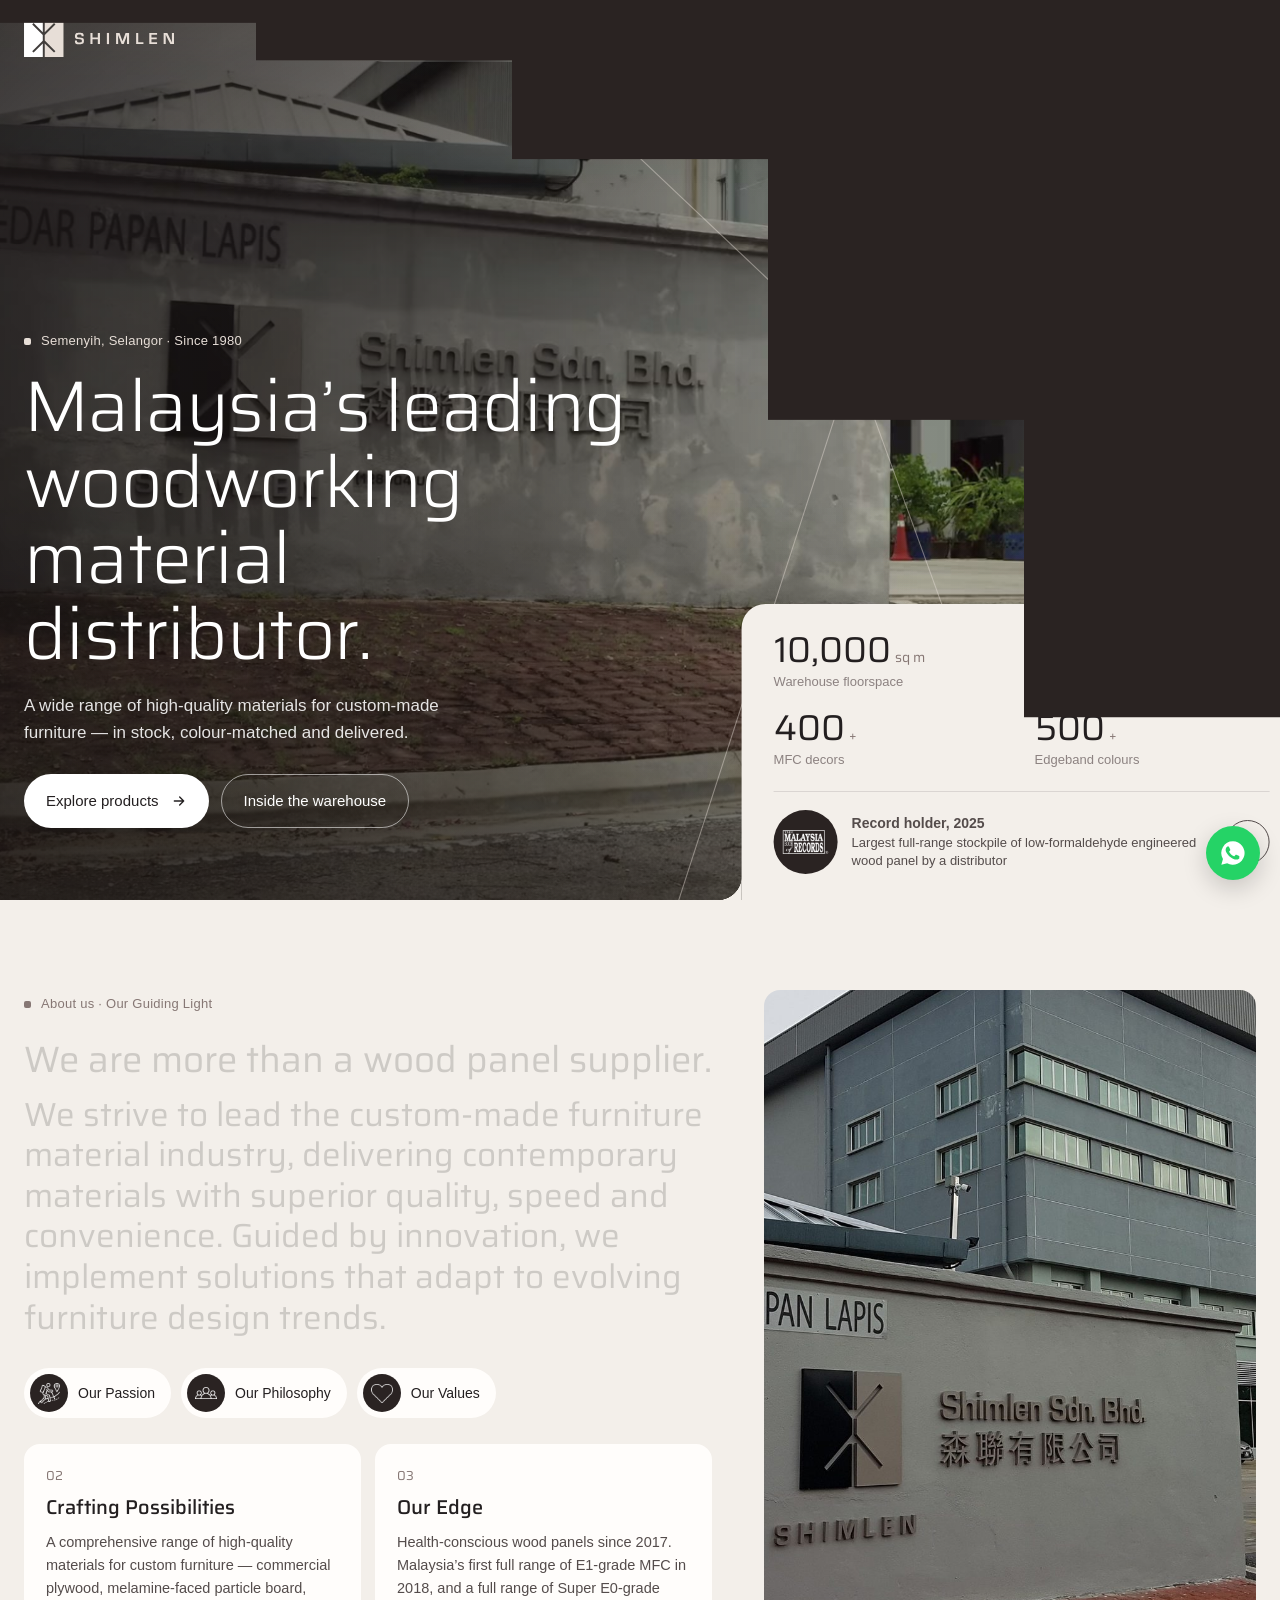
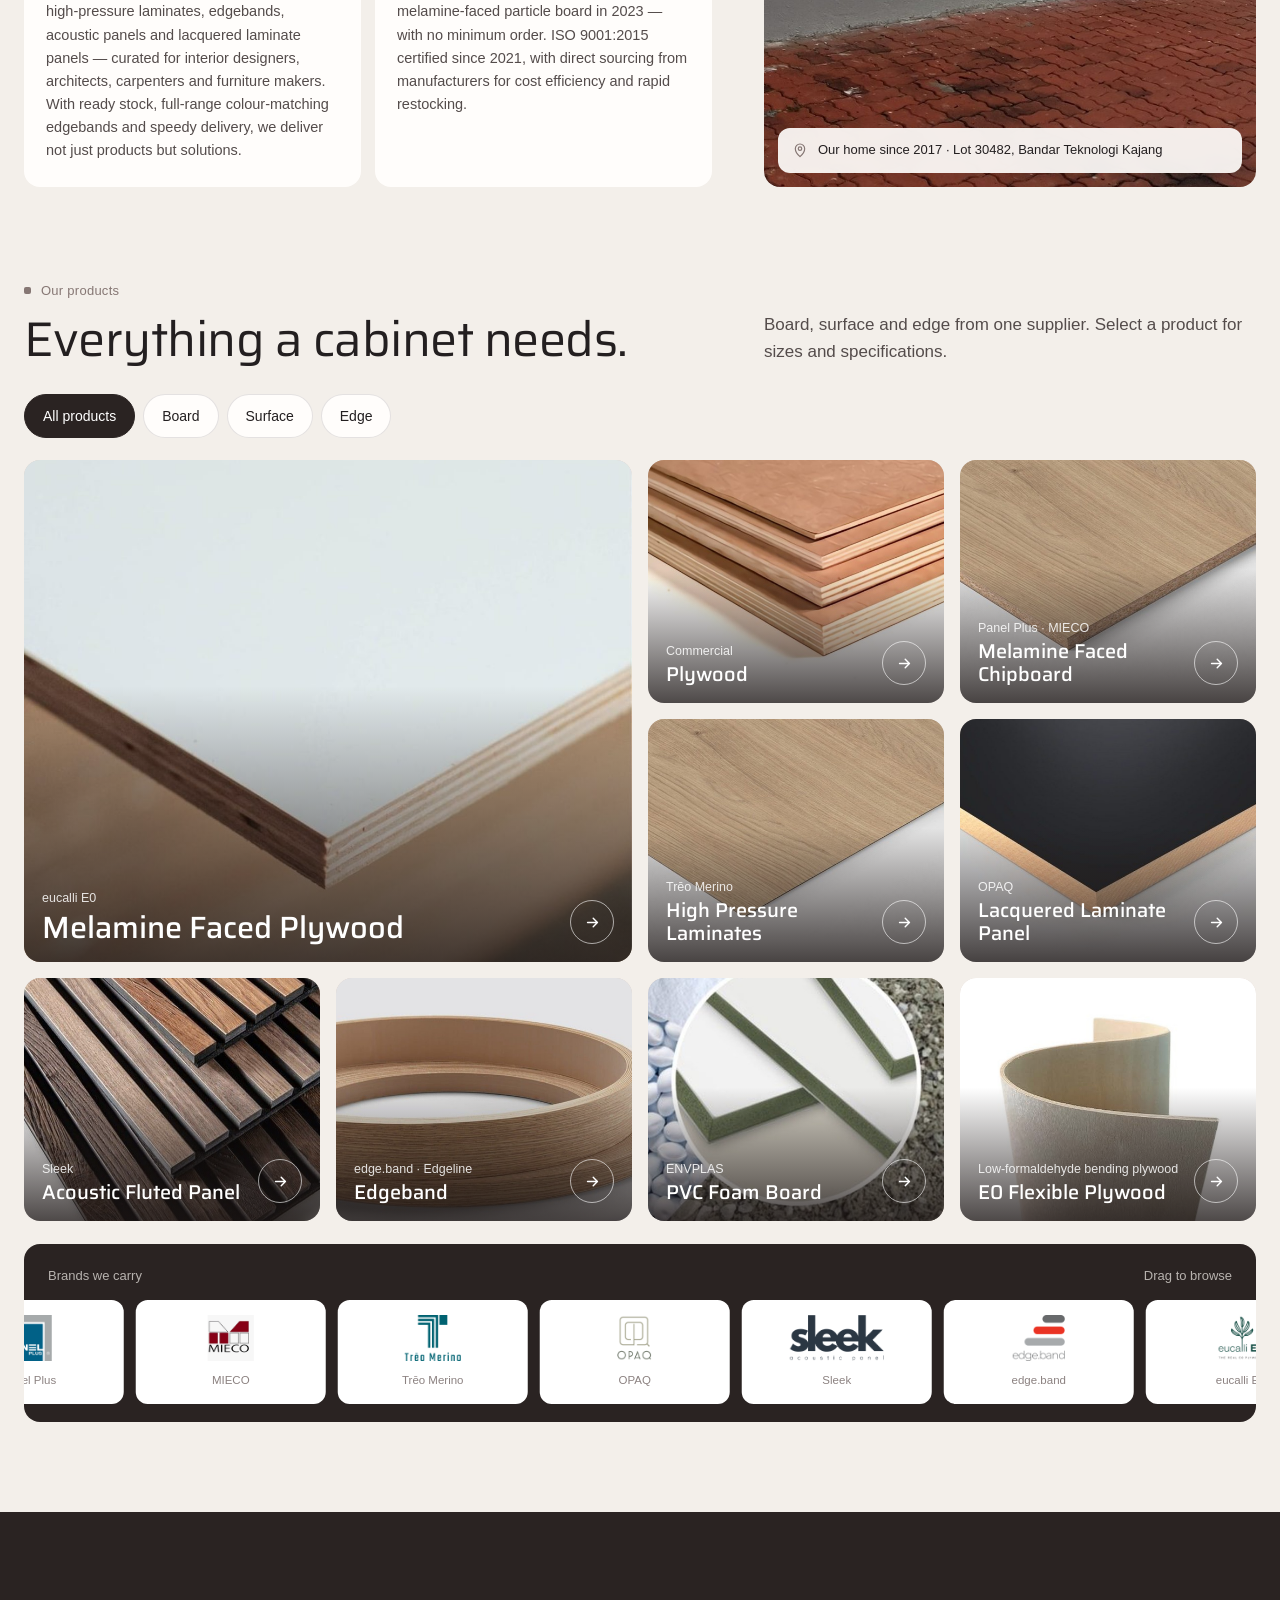
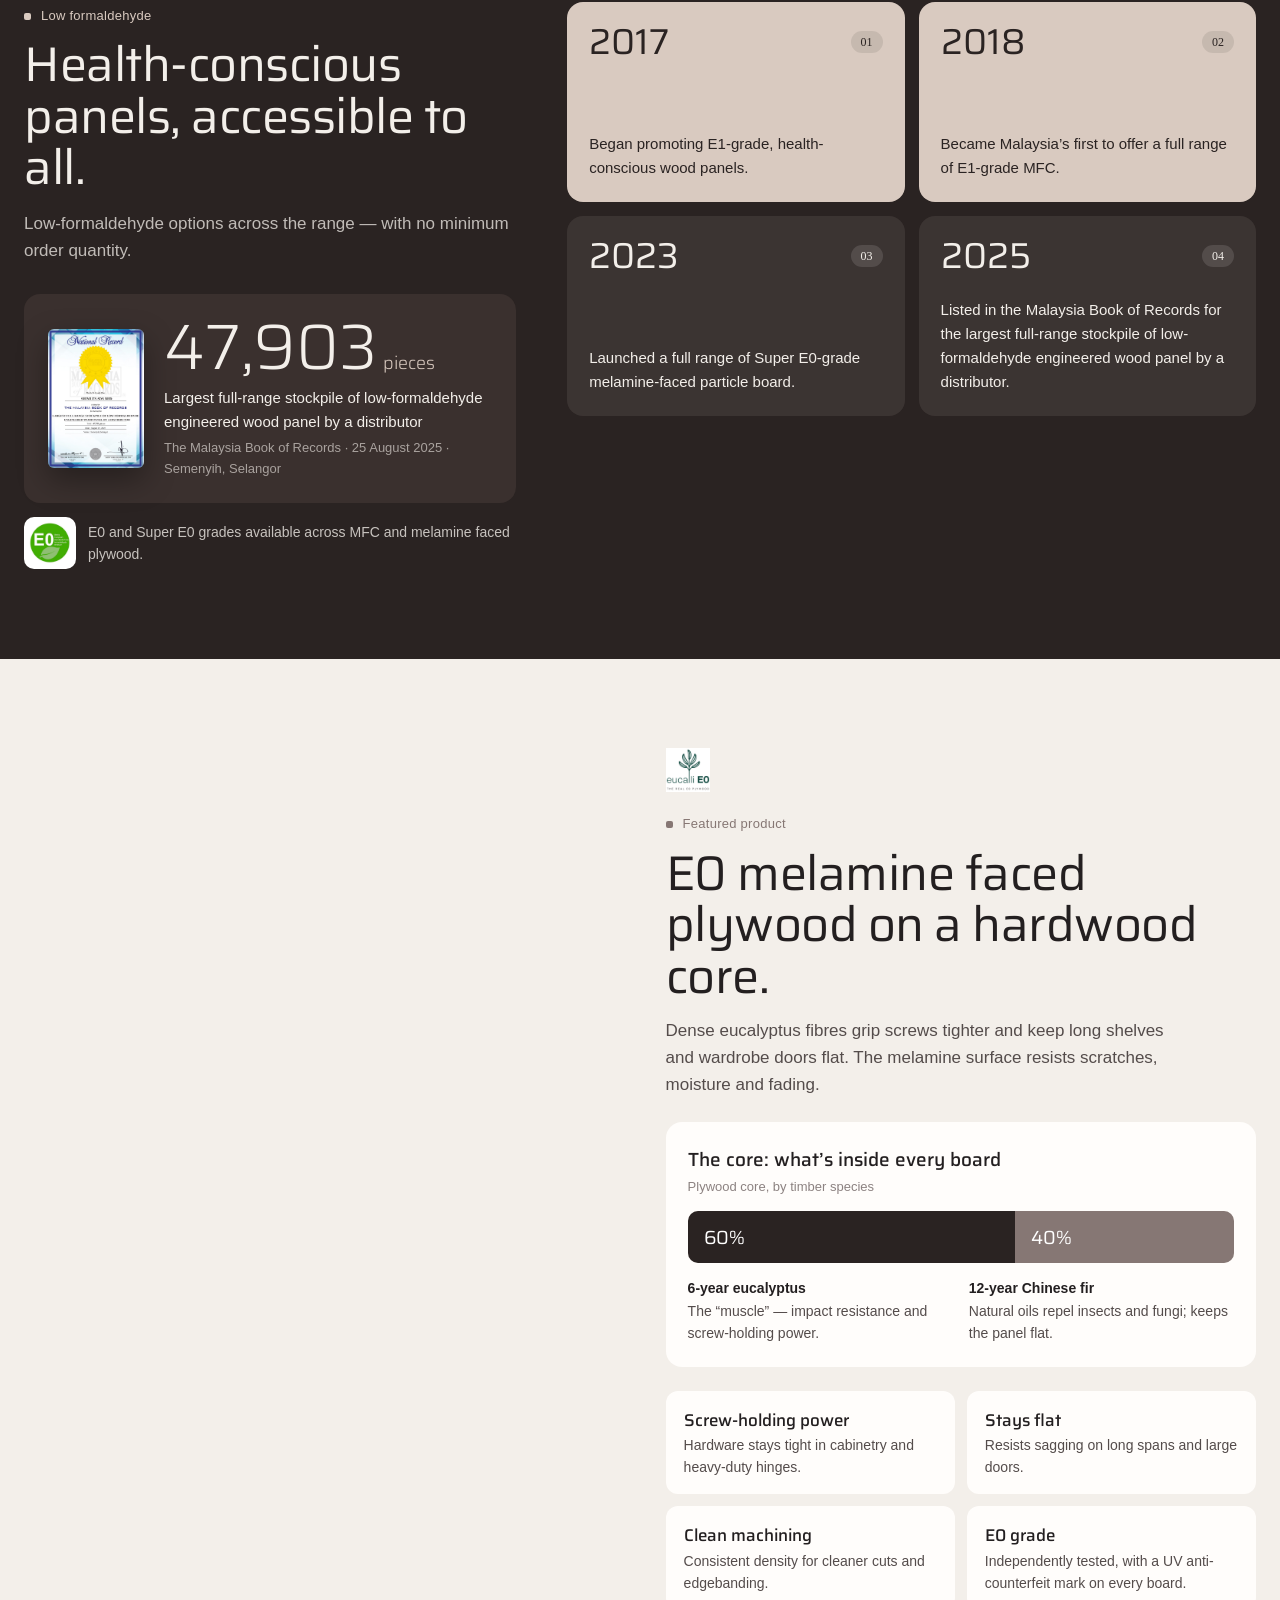
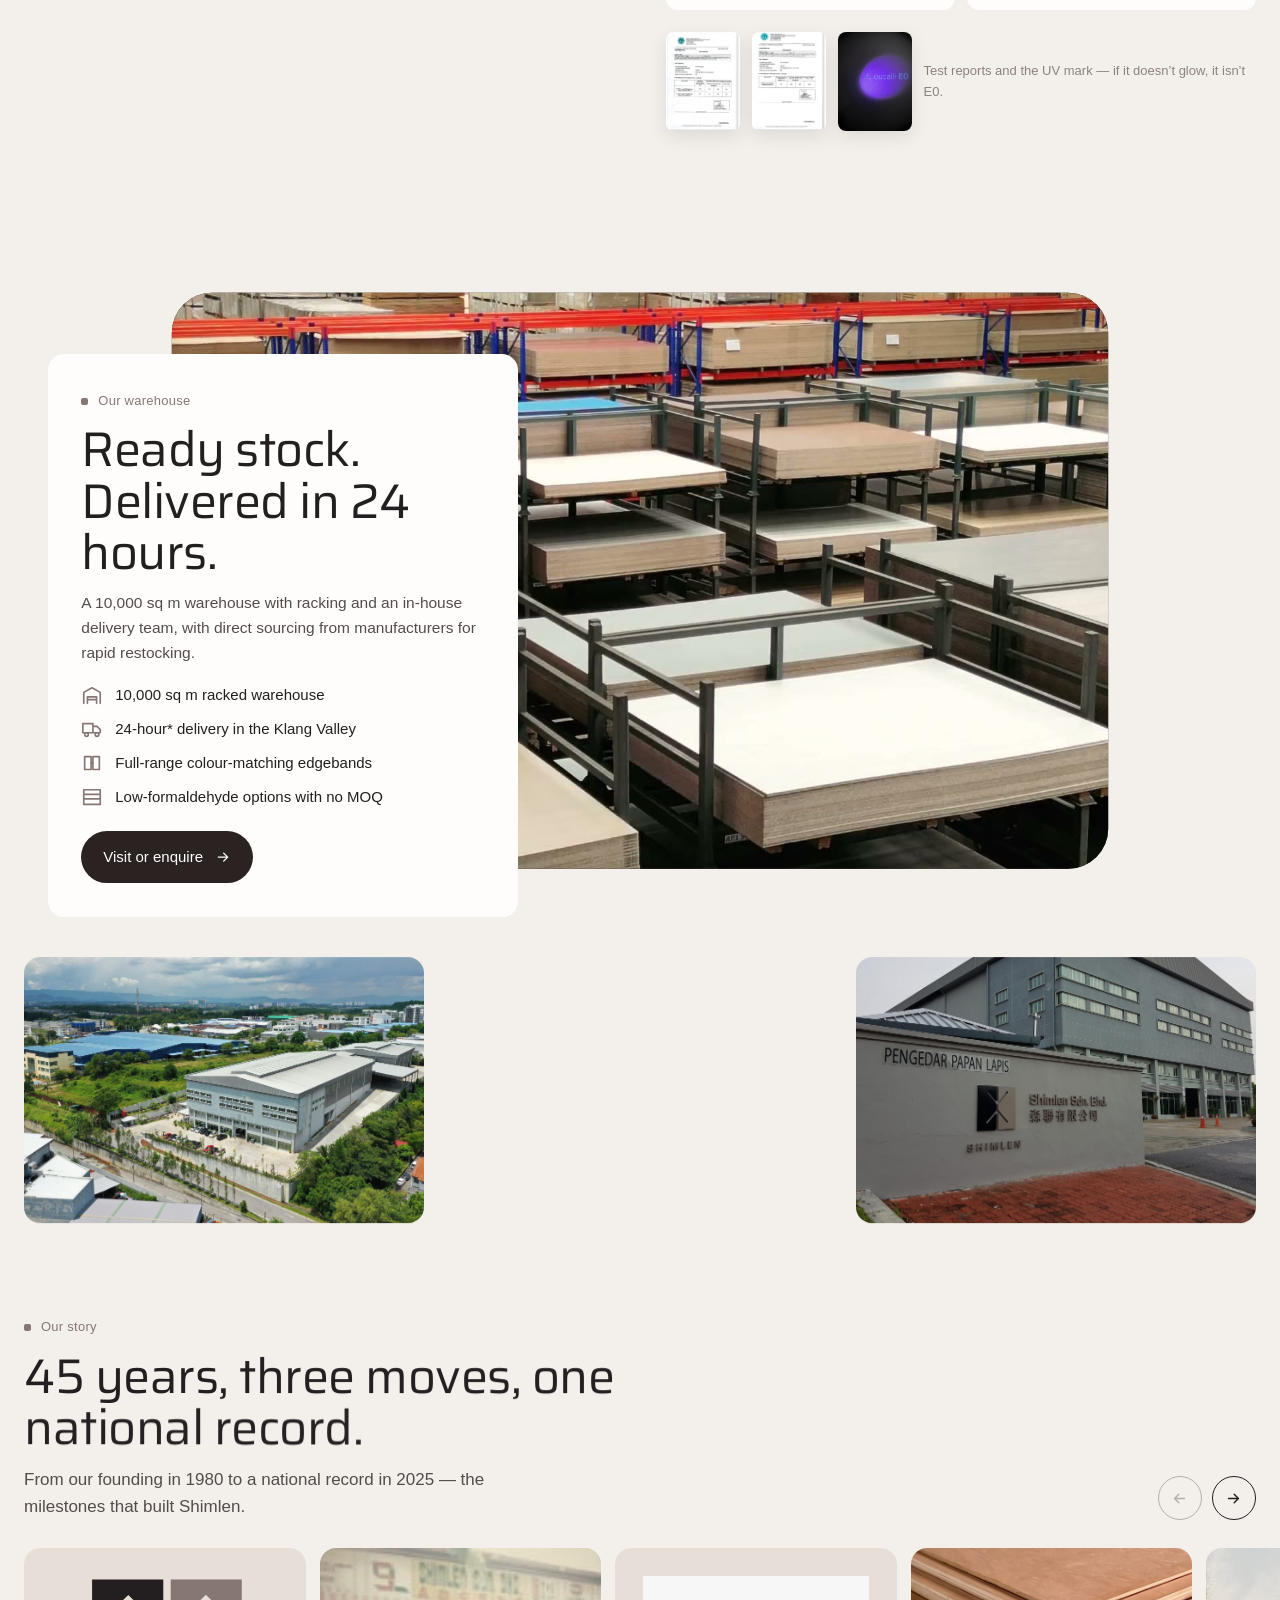
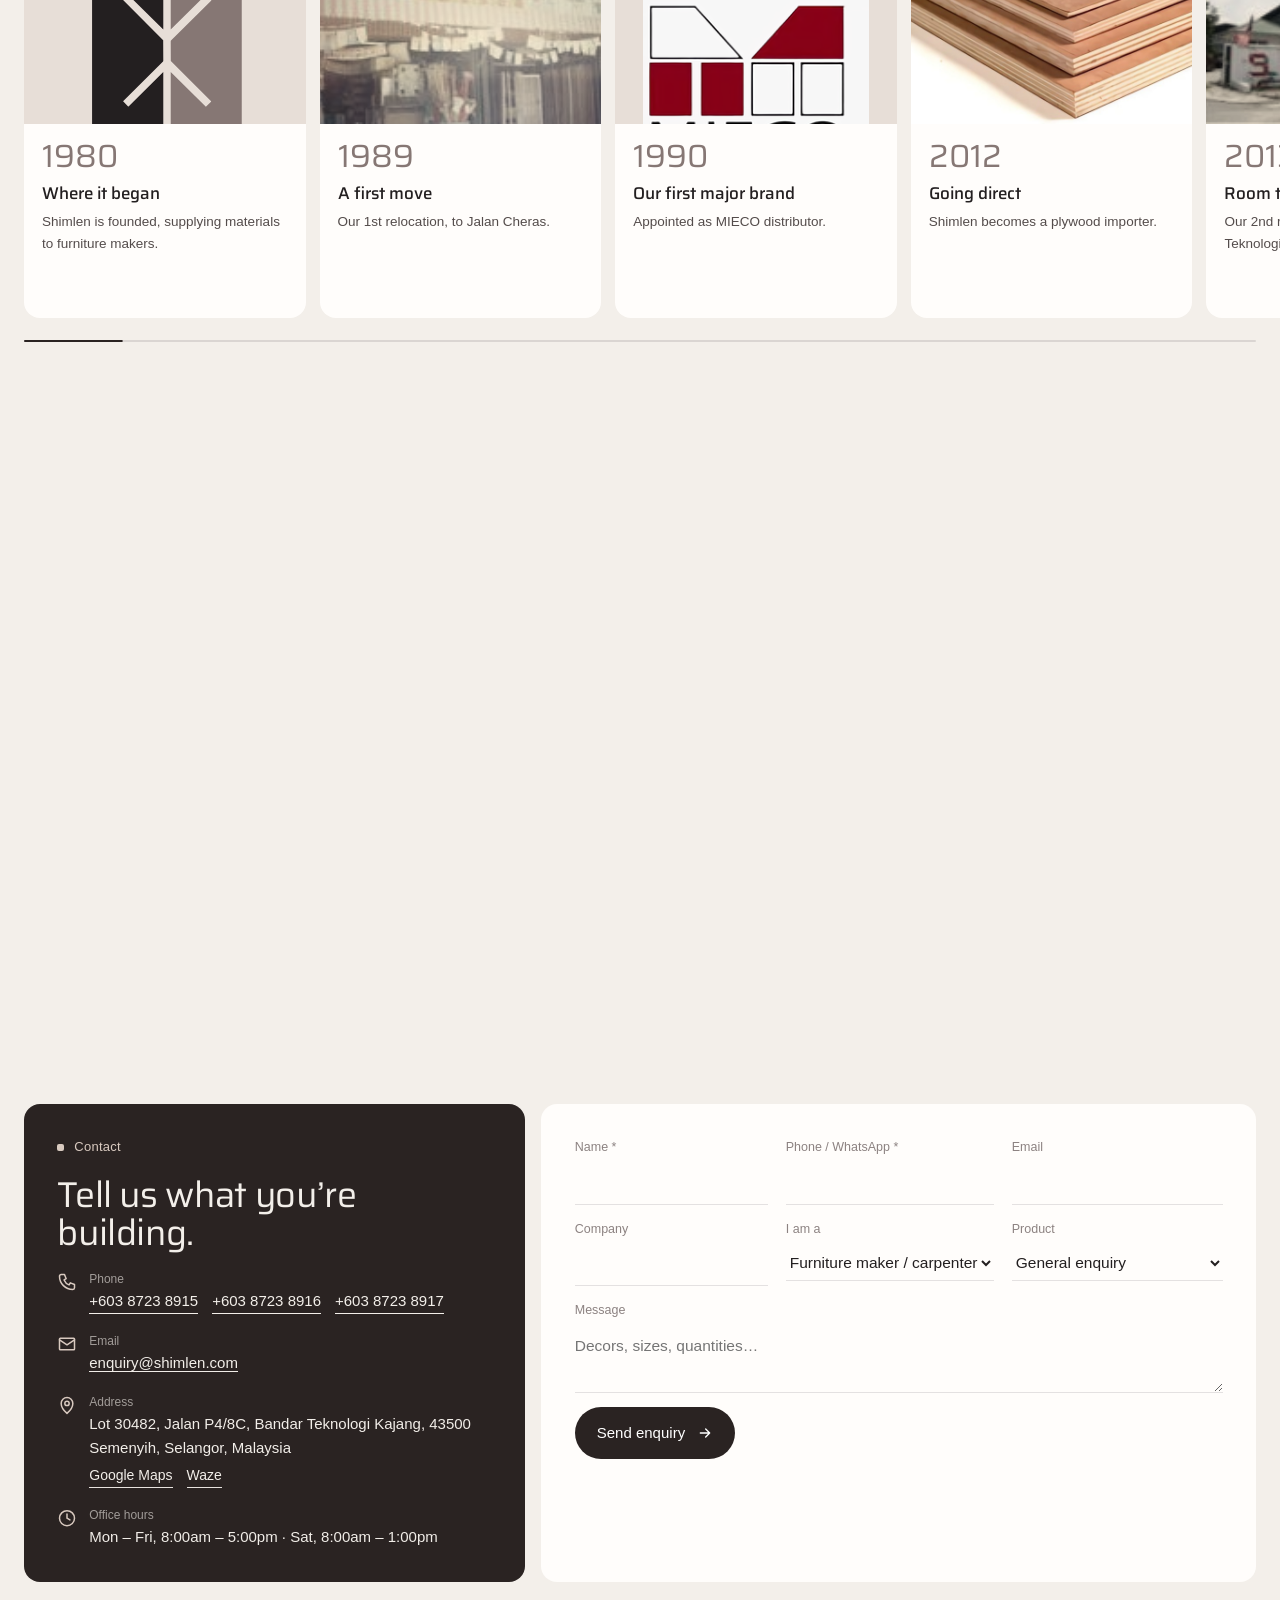
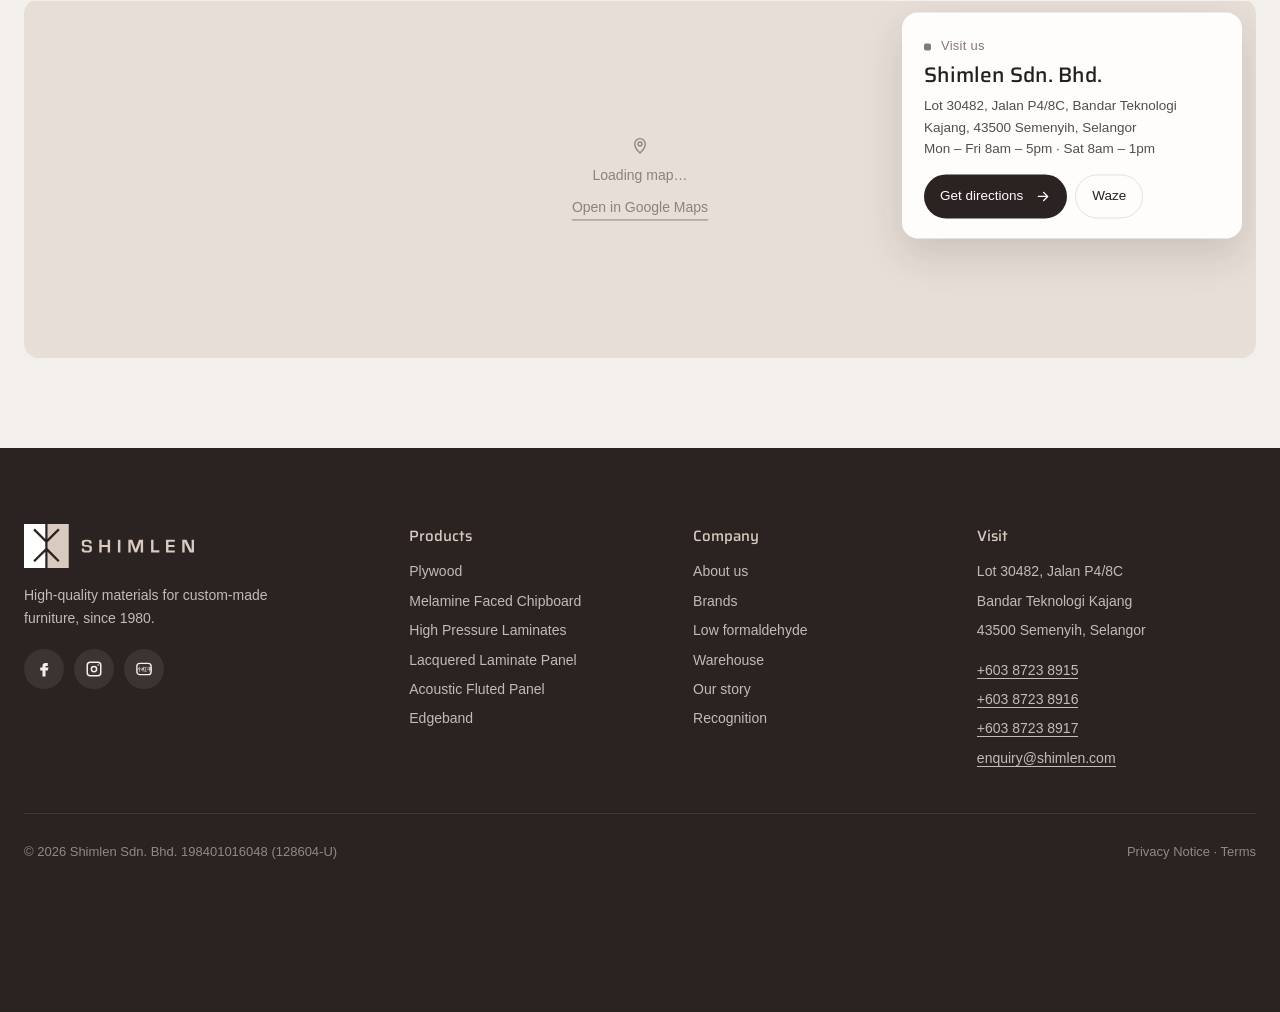
==== option-1/index.html @ bbc9b8db "Shimlen website: three design options (v4) for client review Chooser page plus Option 1 (Open), Opti" ====
<!DOCTYPE html>
<html lang="en">
<head>
<meta charset="utf-8">
<meta name="viewport" content="width=device-width, initial-scale=1, viewport-fit=cover">
<title>Shimlen · Option 1 · Open</title>
<meta name="description" content="High-quality materials for custom-made furniture: plywood, MFC, HPL, edgeband, acoustic and lacquered panels. 10,000 sq m warehouse in Semenyih, Selangor.">
<link rel="icon" href="../img/logo-mark.svg">
<link rel="stylesheet" href="../shared/base.css">
<link rel="stylesheet" href="../shared/motion.css">
<style>
/* Option 1 · Open: bright warm panels and deep walnut blocks, rounded cards, a statement that fills in as you read */
:root{--bg:#F3EFEA;--fg:#231F20;--fg2:#544C4B;--mut:#8C8281;--line:rgba(35,31,32,.12);--acc:#867774;
  --deep:#2A2322;--deep2:#3A302E;--sand:#E7DED7;--card:#D9CAC0;--white:#FFFDFB;--r:16px;--hh:76px;--pad:clamp(64px,7vw,110px);
  --drawer-bg:#FFFDFB;--drawer-line:#E7DED7}
body{font-family:"Helvetica Neue",Helvetica,Arial,sans-serif}
.t{font-family:"Saira","Helvetica Neue",Arial,sans-serif;font-weight:400;letter-spacing:-.01em;line-height:1.06}
.eyebrow{display:inline-flex;align-items:center;gap:10px;font-size:13px;letter-spacing:.02em;color:var(--acc);font-weight:500}
.eyebrow::before{content:"";width:7px;height:7px;background:currentColor;border-radius:2px}
.h2{font-size:clamp(32px,3.8vw,54px)}
.lead{font-size:17px;color:var(--fg2);max-width:54ch}
section{position:relative;padding:var(--pad) 0}

.btn{display:inline-flex;align-items:center;gap:12px;padding:14px 22px;border-radius:999px;font-size:15px;font-weight:500;transition:background .3s,color .3s}
.btn .ic{width:16px;height:16px;transition:transform .35s var(--ease)}
.btn:hover .ic{transform:translateX(4px)}
.btn-solid{background:var(--deep);color:#fff}.btn-solid:hover{background:var(--acc)}
.btn-light{background:#fff;color:var(--fg)}.btn-light:hover{background:var(--card)}
.btn-line{border:1px solid rgba(255,255,255,.55);color:#fff}.btn-line:hover{background:rgba(255,255,255,.14)}
.btn-ghost{border:1px solid var(--line)}.btn-ghost:hover{background:var(--sand)}
.circ{width:44px;height:44px;border-radius:50%;border:1px solid currentColor;display:grid;place-items:center;flex:none;transition:background .3s,color .3s,border-color .3s}
.circ .ic{width:17px;height:17px}
.tel{border-bottom:1px solid currentColor;white-space:nowrap}

/* header */
#hdr{position:fixed;top:0;left:0;right:0;height:var(--hh);z-index:60;transition:background .4s,transform .45s var(--ease),box-shadow .4s;--logo-a:#fff;--logo-b:#E7DED7;color:#fff}
#hdr.scrolled{background:rgba(243,239,234,.94);backdrop-filter:blur(12px);--logo-a:#231F20;--logo-b:#867774;color:var(--fg);box-shadow:0 1px 0 var(--line)}
#hdr.hide{transform:translateY(-100%)}
.nav{height:100%;display:flex;align-items:center;justify-content:space-between;gap:24px}
.nav .logo{width:150px}
.nav-links{display:flex;gap:6px;font-size:14px;background:rgba(255,255,255,.12);backdrop-filter:blur(10px);padding:5px;border-radius:99px}
#hdr.scrolled .nav-links{background:rgba(35,31,32,.05)}
.nav-links a{padding:8px 14px;border-radius:99px;transition:background .3s,color .3s}
.nav-links a:hover{background:rgba(255,255,255,.18)}
.nav-links a.active{background:#fff;color:var(--fg)}
#hdr.scrolled .nav-links a.active{background:var(--deep);color:#fff}
.nav-cta{display:flex;align-items:center;gap:10px}
.nav-cta .btn{padding:11px 18px;font-size:14px}
#hdr:not(.scrolled) .nav-cta .btn-solid{background:#fff;color:var(--fg)}
.burger{display:none;width:46px;height:46px;border-radius:50%;background:var(--deep);color:#fff;place-items:center}
#hdr:not(.scrolled) .burger{background:#fff;color:var(--fg)}
.burger span{display:block;width:18px;height:1.5px;background:currentColor;margin:3px auto;transition:transform .3s}
.menu{position:fixed;inset:0;background:var(--deep);color:#fff;z-index:55;padding:calc(var(--hh) + 30px) 24px 40px;display:flex;flex-direction:column;gap:6px;transform:translateY(-100%);transition:transform .6s var(--ease)}
.menu a{font-family:Saira;font-size:32px;padding:6px 0;border-bottom:1px solid rgba(255,255,255,.12)}
body.menu-open .menu{transform:none}
body.menu-open #hdr{background:var(--deep);--logo-a:#fff;--logo-b:#E7DED7;color:#fff}
body.menu-open .burger span:nth-child(1){transform:translateY(4.5px) rotate(45deg)}
body.menu-open .burger span:nth-child(2){opacity:0}
body.menu-open .burger span:nth-child(3){transform:translateY(-4.5px) rotate(-45deg)}

/* hero with an attached stats panel (bottom right) */
.hero{position:relative;height:100svh;min-height:680px;padding:0;color:#fff;overflow:hidden}
.hero .reel{position:absolute;inset:0}
.hero .shade{position:absolute;inset:0;background:linear-gradient(90deg,rgba(25,20,19,.74) 0%,rgba(25,20,19,.45) 42%,rgba(25,20,19,.06) 72%),linear-gradient(0deg,rgba(25,20,19,.5),rgba(25,20,19,0) 45%),linear-gradient(180deg,rgba(25,20,19,.35),rgba(25,20,19,0) 22%)}
.hero .lines{position:absolute;inset:0;width:100%;height:100%;pointer-events:none}
.hero .lines path{fill:none;stroke:#E7DED7;stroke-width:1.2;opacity:.7;stroke-dasharray:2400;stroke-dashoffset:2400;animation:draw 3.2s var(--ease) .6s forwards}
.hero .lines path+path{animation-delay:1s}
@keyframes draw{to{stroke-dashoffset:0}}
.h-in{position:relative;height:100%;display:flex;flex-direction:column;justify-content:flex-end;padding-bottom:clamp(48px,8vh,90px)}
.hero .eyebrow{color:#E7DED7}
.hero h1{font-size:clamp(42px,5.6vw,86px);font-weight:300;max-width:13ch;margin:16px 0 20px}
.hero .lead{color:rgba(255,255,255,.88);max-width:46ch}
.ctas{display:flex;flex-wrap:wrap;gap:12px;margin-top:28px}
.h-panel{position:absolute;right:0;bottom:0;width:min(560px,44vw);background:var(--bg);color:var(--fg);border-top-left-radius:24px;padding:28px 32px 26px;z-index:3}
.h-panel::before{content:"";position:absolute;right:0;top:-24px;width:24px;height:24px;background:radial-gradient(circle at 0 0,transparent 24px,var(--bg) 24.5px)}
.h-panel::after{content:"";position:absolute;left:-24px;bottom:0;width:24px;height:24px;background:radial-gradient(circle at 0 0,transparent 24px,var(--bg) 24.5px)}
.h-stats{display:grid;grid-template-columns:1fr 1fr;gap:18px 26px}
.h-stats .n{font-family:Saira;font-size:clamp(30px,2.8vw,42px);line-height:1}
.h-stats small{font-size:14px;margin-left:4px;color:var(--acc)}
.h-stats .l{font-size:13px;color:var(--mut);margin-top:4px}
.h-rec{display:flex;gap:14px;align-items:center;margin-top:20px;padding-top:18px;border-top:1px solid var(--line);text-align:left;width:100%}
.h-rec .mbr{width:64px;height:64px;border-radius:50%;background:var(--deep);display:grid;place-items:center;flex:none}
.h-rec .mbr img{width:46px}
.h-rec b{display:block;font-size:14px}
.h-rec span{font-size:13px;color:var(--fg2);line-height:1.4}
.h-rec .circ{margin-left:auto}
.h-rec:hover .circ{background:var(--deep);color:#fff;border-color:var(--deep)}

/* about */
.ab{display:grid;grid-template-columns:7fr 5fr;gap:clamp(28px,4vw,60px);align-items:stretch}
.fill-text{font-family:Saira;font-size:clamp(24px,2.6vw,38px);line-height:1.22;margin:22px 0 30px}
.fill-text .fw{color:rgba(35,31,32,.18);transition:color .25s}
.fill-text .fw.on{color:var(--fg)}
.fill-text .lead-in{display:block;margin-bottom:.35em;font-size:1.1em}
.pillars{display:flex;gap:10px;flex-wrap:wrap;margin-bottom:26px}
.pillar{display:flex;align-items:center;gap:10px;font-size:14px;font-weight:500;background:var(--white);border-radius:99px;padding:6px 16px 6px 6px}
.pillar i{width:38px;height:38px;border-radius:50%;background:var(--deep);display:grid;place-items:center}
.pillar img{width:22px;height:22px;object-fit:contain}
.acards{display:grid;grid-template-columns:1fr 1fr;gap:14px}
.acard{background:var(--white);border-radius:var(--r);padding:22px 22px 24px}
.acard .k{font-family:Saira;font-size:13px;color:var(--acc)}
.acard h3{font-family:Saira;font-weight:500;font-size:20px;margin:4px 0 8px}
.acard p{font-size:14.5px;color:var(--fg2)}
.ab-img{position:relative;border-radius:var(--r);overflow:hidden;min-height:520px}
.ab-img img{position:absolute;inset:0;width:100%;height:100%;object-fit:cover}
.ab-img .chip{position:absolute;left:14px;bottom:14px;right:14px;display:flex;gap:10px;align-items:center;background:rgba(255,253,251,.92);backdrop-filter:blur(8px);border-radius:12px;padding:12px 14px;font-size:13px;z-index:2}
.ab-img .chip .ic{width:16px;height:16px;color:var(--acc)}

/* products: one featured tile + a full grid */
.sec-head{display:grid;grid-template-columns:7fr 5fr;gap:clamp(28px,4vw,60px);align-items:end;margin-bottom:28px}
.ptabs{display:flex;gap:8px;flex-wrap:wrap;margin-bottom:22px}
.ptabs button{padding:10px 18px;border-radius:999px;border:1px solid var(--line);font-size:14px;transition:.3s;background:var(--white)}
.ptabs button.on{background:var(--deep);color:#fff;border-color:var(--deep)}
.pgrid{display:grid;grid-template-columns:repeat(4,1fr);grid-auto-rows:clamp(220px,19vw,290px);gap:16px;grid-auto-flow:dense}
.prod{position:relative;border-radius:var(--r);overflow:hidden;text-align:left;color:#fff;background:var(--card);transition:opacity .4s}
.prod.feat{grid-column:span 2;grid-row:span 2}
.prod img{position:absolute;inset:0;width:100%;height:100%;object-fit:cover;transition:transform 1.1s var(--ease)}
.prod:hover img{transform:scale(1.05)}
.prod::after{content:"";position:absolute;inset:0;background:linear-gradient(0deg,rgba(28,22,21,.78),rgba(28,22,21,0) 55%)}
.prod .tx{position:absolute;left:0;right:0;bottom:0;z-index:2;display:flex;justify-content:space-between;align-items:flex-end;gap:12px;padding:18px}
.prod .b{font-size:12.5px;opacity:.85}
.prod h3{font-family:Saira;font-weight:500;font-size:20px;line-height:1.12;margin-top:2px}
.prod.feat h3{font-size:clamp(26px,2.4vw,36px)}
.prod .circ{color:#fff;border-color:rgba(255,255,255,.6)}
.prod:hover .circ{background:#fff;color:var(--fg);border-color:#fff}
.prod.hid{display:none}
.brands{margin-top:22px;background:var(--deep);border-radius:var(--r);padding:22px 0 18px;color:#F3EFEA}
.brands .bh{display:flex;justify-content:space-between;padding:0 24px 14px;font-size:13px;opacity:.7}
.mq-item{width:190px;height:104px;margin-right:12px;background:#fff;border-radius:12px;padding:12px}
.mq-item img{height:46px;width:auto;max-width:140px;object-fit:contain}
.mq-item img.sm{height:34px}
.mq-item span{font-size:11.5px;color:var(--mut)}

/* low formaldehyde */
.dark{background:var(--deep);color:#F3EFEA}
.dark .eyebrow{color:var(--card)}
.dark .lead{color:rgba(243,239,234,.75)}
.lf{display:grid;grid-template-columns:5fr 7fr;gap:clamp(28px,4vw,60px)}
.rec{margin-top:30px;background:var(--deep2);border-radius:var(--r);padding:24px;display:grid;grid-template-columns:auto 1fr;gap:20px;align-items:center}
.rec .cert{width:96px;border-radius:6px;cursor:zoom-in;box-shadow:0 12px 30px rgba(0,0,0,.35)}
.rec .big{font-family:Saira;font-size:clamp(46px,5vw,72px);line-height:.9;font-weight:300}
.rec .big small{font-size:.28em;margin-left:6px;color:var(--card)}
.rec h4{font-weight:500;font-size:15px;margin:10px 0 4px}
.rec p{font-size:13px;color:rgba(243,239,234,.6)}
.e0{display:flex;gap:12px;align-items:center;font-size:14px;color:rgba(243,239,234,.78);margin-top:14px}
.e0 img{width:52px;background:#fff;border-radius:10px;padding:5px}
.steps{display:grid;grid-template-columns:1fr 1fr;gap:14px;align-content:start}
.step{background:rgba(217,202,192,.1);border-radius:var(--r);padding:22px;min-height:200px;display:flex;flex-direction:column;justify-content:space-between;gap:16px;cursor:pointer;transition:background .5s,color .5s}
.step.on{background:var(--card);color:var(--deep)}
.step .y{font-family:Saira;font-size:36px;line-height:1;display:flex;justify-content:space-between;align-items:center}
.step .y i{font-style:normal;font-size:12px;font-family:"Helvetica Neue";padding:5px 10px;border-radius:99px;background:rgba(255,255,255,.12)}
.step.on .y i{background:rgba(42,35,34,.1)}
.step p{font-size:15px}

/* eucalli: the photo fits the screen */
.euc{display:grid;grid-template-columns:1fr 1fr;gap:clamp(28px,4vw,60px);align-items:start}
.euc-media{position:sticky;top:calc(var(--hh) + 20px);height:calc(100svh - var(--hh) - 40px);max-height:780px;border-radius:var(--r);overflow:hidden}
.euc-media img{width:100%;height:100%;object-fit:cover}
.euc-media .tag{position:absolute;left:14px;bottom:14px;background:rgba(255,253,251,.92);padding:8px 14px;border-radius:99px;font-size:13px;z-index:2}
.euc-media .lay{position:absolute;right:14px;top:14px;width:38%;background:rgba(255,253,251,.94);border-radius:12px;padding:10px;z-index:2;cursor:zoom-in}
.euc-logo{height:44px;width:auto;margin-bottom:18px}
.corebox{background:var(--white);border-radius:var(--r);padding:22px;margin:24px 0}
.corebox h4{font-family:Saira;font-weight:500;font-size:19px}
.corebox .sub{font-size:13px;color:var(--mut);margin:2px 0 14px}
.bar{display:flex;height:52px;border-radius:10px;overflow:hidden;font-family:Saira;font-size:19px;color:#fff;background:var(--sand)}
.bar>div{display:flex;align-items:center;padding-left:16px;width:0;transition:width 1s var(--ease)}
.bar>div:first-child{background:var(--deep)}.bar>div:last-child{background:var(--acc)}
.bar.in>div:first-child{width:60%}.bar.in>div:last-child{width:40%}
.legend{display:grid;grid-template-columns:1fr 1fr;gap:16px;margin-top:14px;font-size:14px;color:var(--fg2)}
.legend b{display:block;color:var(--fg)}
.feats{display:grid;grid-template-columns:1fr 1fr;gap:12px}
.feats>div{background:var(--white);border-radius:12px;padding:16px 18px}
.feats b{font-family:Saira;font-weight:500;font-size:17px}
.feats p{font-size:14px;color:var(--fg2)}
.proof{display:flex;gap:12px;margin-top:22px;align-items:center;flex-wrap:wrap}
.proof button{width:74px;aspect-ratio:3/4;border-radius:8px;overflow:hidden;background:#fff;box-shadow:0 6px 18px rgba(42,35,34,.1);transition:transform .3s}
.proof button:hover{transform:translateY(-3px)}
.proof img{width:100%;height:100%;object-fit:cover}
.proof small{flex:1;min-width:160px;font-size:13px;color:var(--mut)}

/* warehouse */
.wh-box{position:relative;border-radius:var(--r);overflow:hidden;min-height:min(80vh,760px);display:flex;align-items:flex-end;padding:clamp(14px,2vw,24px)}
.wh-box .film{position:absolute;inset:0}
.wh-card{position:relative;z-index:2;background:var(--white);border-radius:var(--r);padding:clamp(22px,2.6vw,34px);width:min(470px,100%)}
.wh-card .h2{margin:12px 0}
.wh-card p{color:var(--fg2);font-size:15.5px}
.wh-card ul{list-style:none;display:grid;gap:10px;margin:18px 0 22px}
.wh-card li{display:flex;gap:12px;align-items:center;font-size:15px}
.wh-card li .ic{color:var(--acc);width:22px;height:22px}
.gal{display:grid;grid-template-columns:repeat(3,1fr);gap:16px;margin-top:16px}
.gal button{border-radius:var(--r);aspect-ratio:3/2;overflow:hidden;cursor:zoom-in}
.gal img{width:100%;height:100%;object-fit:cover;transition:transform 1s var(--ease)}
.gal button:hover img{transform:scale(1.04)}

/* story */
.story-head{display:grid;grid-template-columns:7fr 5fr;gap:clamp(28px,4vw,60px);align-items:end;margin-bottom:28px}
.story-head .ctl{display:flex;gap:10px;justify-content:flex-end}
.ctl button:disabled{opacity:.3;cursor:default}
.ctl button:not(:disabled):hover{background:var(--deep);color:#fff;border-color:var(--deep)}
.yrail{gap:14px;padding:0 calc((100vw - var(--wrap))/2);scroll-padding:0 calc((100vw - var(--wrap))/2)}
.yr{width:clamp(250px,22vw,300px);background:var(--white);border-radius:var(--r);overflow:hidden;display:flex;flex-direction:column}
.yr .md{aspect-ratio:16/10;background:var(--sand);display:grid;place-items:center;overflow:hidden}
.yr .md img{width:100%;height:100%;object-fit:cover}
.yr .md.logo img,.yr .md.doc img{object-fit:contain;padding:10%}
.yr .md.archive img{filter:sepia(.35) saturate(.8)}
.yr .tx{padding:16px 18px 20px}
.yr .y{font-family:Saira;font-size:32px;line-height:1;color:var(--acc)}
.yr h3{font-family:Saira;font-weight:500;font-size:17px;margin:8px 0 4px}
.yr p{font-size:13.5px;color:var(--fg2)}
.ytrack{height:2px;background:var(--line);margin-top:22px;border-radius:2px;overflow:hidden}
.ytrack i{display:block;height:100%;background:var(--deep);transform-origin:left;transform:scaleX(.08);transition:transform .3s}

/* recognition + quotes side by side */
.rq{display:grid;grid-template-columns:7fr 5fr;gap:16px;align-items:stretch}
.certs{background:var(--white);border-radius:var(--r);padding:clamp(22px,2.6vw,34px)}
.certs .h2{margin:12px 0 4px}
.certs .hint{font-size:14px;color:var(--mut);margin-bottom:20px}
.cgrid{display:grid;grid-template-columns:repeat(4,1fr);gap:14px}
.cert{text-align:left;display:flex;flex-direction:column;gap:8px}
.cert .fr{overflow:hidden;min-height:0;height:180px;background:var(--sand);border-radius:12px;display:grid;place-items:center;padding:14px;transition:background .3s}
.cert:hover .fr{background:var(--card)}
.cert .fr{position:relative}.cert .fr img{position:absolute;inset:14px;width:calc(100% - 28px);height:calc(100% - 28px);object-fit:contain;filter:drop-shadow(0 6px 14px rgba(30,25,24,.22))}
.cert .yrp{font-size:12px;color:var(--acc);font-weight:500}
.cert h3{font-family:Saira;font-weight:500;font-size:15px;line-height:1.2}
.cert p{font-size:12.5px;color:var(--fg2);line-height:1.4}
.qbox{background:var(--deep);color:#F3EFEA;border-radius:var(--r);padding:clamp(22px,2.6vw,34px);display:flex;flex-direction:column;justify-content:space-between;gap:24px}
.qbox .eyebrow{color:var(--card)}
.q blockquote{font-family:Saira;font-size:clamp(22px,2vw,30px);line-height:1.22}
.q cite{display:block;font-style:normal;margin-top:16px;font-size:14px;opacity:.75}
.q-dots{display:flex;gap:8px}
.q-dots button{width:36px;height:4px;border-radius:4px;background:rgba(243,239,234,.25)}
.q-dots button.on{background:#F3EFEA}

/* contact: compact */
.ct{display:grid;grid-template-columns:5fr 7fr;gap:16px}
.ct-info{background:var(--deep);color:#F3EFEA;border-radius:var(--r);padding:clamp(22px,2.6vw,34px);display:flex;flex-direction:column;gap:18px}
.ct-info .eyebrow{color:var(--card)}
.ct-info .h2{font-size:clamp(28px,2.8vw,40px)}
.ct-info .r{display:flex;gap:12px;font-size:15px}
.ct-info .r>.ic{width:20px;height:20px;color:var(--card);margin-top:2px}
.ct-info b{display:block;font-size:12px;opacity:.6;font-weight:500}
.ct-info .tels{display:flex;flex-wrap:wrap;gap:4px 14px}
.links{display:flex;gap:14px;margin-top:4px;font-size:14px}
.links a{border-bottom:1px solid currentColor}
form{background:var(--white);border-radius:var(--r);padding:clamp(22px,2.6vw,34px);display:grid;grid-template-columns:1fr 1fr 1fr;gap:14px 18px;align-content:start}
.field label{font-size:12.5px;color:var(--mut)}
.field input,.field select,.field textarea{border:0;border-bottom:1px solid var(--line);background:none;padding:8px 0;border-radius:0;outline:none;font-size:15.5px}
.field input:focus,.field select:focus,.field textarea:focus{border-color:var(--deep)}
.field textarea{min-height:64px;resize:vertical}
.span2{grid-column:span 2}.full{grid-column:1/-1}
.f-end{display:flex;align-items:center;justify-content:space-between;gap:14px;flex-wrap:wrap}
.sent{grid-column:1/-1;background:var(--sand);padding:12px 14px;border-radius:10px;font-size:14px}
.map{position:relative;height:360px;border-radius:var(--r);overflow:hidden;background:var(--sand);margin-top:16px}
.map-ph{position:absolute;inset:0;display:grid;place-items:center;align-content:center;gap:10px;color:var(--mut);font-size:14px}
.map-ph a{border-bottom:1px solid}
.map-card{position:absolute;right:14px;top:14px;z-index:2;background:var(--white);border-radius:var(--r);padding:20px 22px;width:min(340px,calc(100% - 28px));box-shadow:0 16px 40px rgba(42,35,34,.15)}
.map-card h3{font-family:Saira;font-weight:500;font-size:21px;margin-bottom:4px}
.map-card p{font-size:13.5px;color:var(--fg2)}
.map-btns{display:flex;gap:8px;margin-top:14px;flex-wrap:wrap}
.map-btns .btn{padding:10px 16px;font-size:13.5px}

/* footer */
footer{background:var(--deep);color:#F3EFEA;padding:clamp(56px,6vw,80px) 0 0;overflow:hidden;--logo-a:#fff;--logo-b:#D9CAC0}
.f-grid{display:grid;grid-template-columns:1.4fr 1fr 1fr 1.1fr;gap:30px}
footer .logo{width:170px}
footer h5{font-family:Saira;font-weight:500;font-size:15px;margin-bottom:12px;color:var(--card)}
footer ul{list-style:none;display:grid;gap:7px;font-size:14px;color:rgba(243,239,234,.75)}
footer ul a:hover{color:#fff}
.social{display:flex;gap:10px;margin-top:20px}
.social a{width:40px;height:40px;border-radius:50%;background:rgba(255,255,255,.08);display:grid;place-items:center}
.social .ic{width:18px;height:18px}
.f-bottom{display:flex;justify-content:space-between;gap:14px;flex-wrap:wrap;font-size:13px;color:rgba(243,239,234,.5);padding:28px 0 18px;border-top:1px solid rgba(255,255,255,.1);margin-top:44px}
.f-wm{color:var(--deep2);margin-bottom:-1.4%;padding-top:4px}

@media (max-width:1180px){.pgrid{grid-template-columns:repeat(3,1fr)}.rq{grid-template-columns:1fr}}
@media (max-width:1080px){
  .nav-links{display:none}.burger{display:grid}.nav-cta .btn{display:none}
  .lf,.euc,.ct{grid-template-columns:1fr}
  .euc-media{position:relative;top:0;height:auto;aspect-ratio:16/10}
}
@media (max-width:900px){
  .hero{height:auto;min-height:0;overflow:visible}
  .hero .reel,.hero .shade,.hero .lines{height:100svh;bottom:auto}
  .h-in{height:100svh;min-height:600px}
  .h-panel{position:relative;width:auto;border-radius:0;padding:24px 16px 26px}
  .h-panel::before,.h-panel::after{display:none}
  .ab,.sec-head,.story-head{grid-template-columns:1fr}
  .ab-img{min-height:0;aspect-ratio:4/3}
  .story-head .ctl{justify-content:flex-start}
  .pgrid{grid-template-columns:1fr 1fr;grid-auto-rows:220px}
  .gal{grid-template-columns:1fr 1fr}.gal button:last-child{display:none}
  .cgrid{grid-template-columns:1fr 1fr}
  form{grid-template-columns:1fr 1fr}.span2{grid-column:1/-1}
  .f-grid{grid-template-columns:1fr 1fr}
}
@media (max-width:560px){
  :root{--hh:66px;--wrap:calc(100vw - 32px)}
  .nav .logo{width:126px}
  .hero h1{font-size:clamp(38px,10.6vw,50px)}
  .h-in{padding-bottom:40px}
  .ctas .btn{flex:1 1 100%;justify-content:center}
  .h-stats{gap:16px}
  .acards,.steps,.feats,.legend{grid-template-columns:1fr}
  .step{min-height:0}
  .pgrid{grid-template-columns:1fr;grid-auto-rows:200px}.prod.feat{grid-column:auto;grid-row:span 1}
  .rec{grid-template-columns:auto 1fr}.rec .cert{width:72px}
  .cert .fr{height:150px}
  form{grid-template-columns:1fr}
  .wh-box{min-height:0;flex-direction:column;align-items:stretch;padding:0;background:var(--white)}
  .wh-box .film{position:relative;aspect-ratio:4/3}
  .wh-card{border-radius:0}
  .gal{gap:10px}
  .map{height:auto;display:flex;flex-direction:column}
  .map .frame-box{position:relative!important;height:280px}
  .map-card{position:relative;right:0;top:0;width:100%;box-shadow:none;border-radius:0}
  .f-grid{grid-template-columns:1fr}
}

/* motion */
:root{--pre-bg:#2A2322;--pre-fg:#F3EFEA;--pre-fg2:#D9CAC0;--cur:#2A2322}
.pre-num{font-family:Saira}
.hero .reel{will-change:transform}
</style>
</head>
<body>
<header id="hdr"><div class="wrap nav">
  <a href="#top" class="brand" aria-label="Shimlen home" id="hLogo"></a>
  <nav class="nav-links" id="navLinks"></nav>
  <div class="nav-cta"><a href="#contact" class="btn btn-solid">Enquire <svg class="ic"><use href="#plus"/></svg></a>
    <button class="burger" id="burger" aria-label="Menu" aria-expanded="false"><span></span><span></span><span></span></button></div>
</div></header>
<nav class="menu" id="menu" aria-label="Menu"></nav>
<main id="app"></main>
<footer id="foot"></footer>

<script>window.ROOT='../'</script>
<script src="../shared/data.js"></script>
<script src="../shared/brand.js"></script>
<script src="../shared/icons.js"></script>
<script src="../shared/vendor/gsap.min.js"></script>
<script src="../shared/vendor/ScrollTrigger.min.js"></script>
<script src="../shared/vendor/lenis.min.js"></script>
<script src="../shared/core.js"></script>
<script src="../shared/motion.js"></script>
<script>
const {ic,R}=Core, S=SH, P=S.products.list, cat=['board','board','surface','surface','surface','edge','board','board','board'];
const nav=S.nav.map(([t,id])=>`<a href="#${id}">${t}</a>`).join('');
document.getElementById('navLinks').innerHTML=nav;
document.getElementById('menu').innerHTML=nav+`<a href="#contact">Enquire</a>`;
document.getElementById('hLogo').innerHTML=SHIMLEN_LOGO;
/* featured tile = melamine faced plywood (eucalli E0, the featured product); the rest follow in order */
const order=[8,0,1,2,3,4,5,6,7];

document.getElementById('app').innerHTML=`
<section class="hero" id="top">
  <div class="reel" id="heroReel"></div><div class="shade"></div>
  <svg class="lines" viewBox="0 0 1440 900" preserveAspectRatio="none" aria-hidden="true"><path d="M520 -10 L960 360 L1180 900"/><path d="M1460 120 L960 360 L760 910"/></svg>
  <div class="wrap h-in">
    <div class="eyebrow rv">${S.hero.eyebrow}</div>
    <h1 class="t split">${S.hero.h1}</h1>
    <p class="lead rv">${S.hero.lead}</p>
    <div class="ctas rv"><a href="#products" class="btn btn-light">Explore products ${ic('arrow')}</a><a href="#warehouse" class="btn btn-line">Inside the warehouse</a></div>
  </div>
  <div class="h-panel">
    <div class="h-stats">${S.hero.stats.map(([n,u,l])=>`<div><div class="n"><span data-count="${n}">0</span><small>${u}</small></div><div class="l">${l}</div></div>`).join('')}</div>
    <button class="h-rec" data-lb="mbr" data-src="${R}img/cert-mbor.jpg" data-cap="The Malaysia Book of Records, 2025"><span class="mbr"><img src="${R}img/mbr-logo-white.png" alt="The Malaysia Book of Records"></span><span><b>${S.hero.record[0]}</b>${S.hero.record[1]}</span><span class="circ">${ic('arrow')}</span></button>
  </div>
</section>

<section id="about"><div class="wrap ab">
  <div>
    <div class="eyebrow rv">${S.about.eyebrow} · ${S.about.tabs[0][0]}</div>
    <p class="fill-text" id="fill"><span class="lead-in">${S.about.h2}</span>${S.about.tabs[0][1]}</p>
    <div class="pillars rv">${S.about.pillars.map(([i,t])=>`<span class="pillar"><i><img src="${R}img/${i}" alt=""></i>${t}</span>`).join('')}</div>
    <div class="acards">${S.about.tabs.slice(1).map(([h,p],i)=>`<div class="acard rv" style="transition-delay:${i*.08}s"><div class="k">0${i+2}</div><h3>${h}</h3><p>${p}</p></div>`).join('')}</div>
  </div>
  <figure class="ab-img wipe"><img src="${R}${S.about.img}" alt="Shimlen building"><figcaption class="chip">${ic('i-pin')}${S.about.caption}</figcaption></figure>
</div></section>

<section id="products" style="padding-top:0"><div class="wrap">
  <div class="sec-head"><div><div class="eyebrow rv">${S.products.eyebrow}</div><h2 class="t h2 split" style="margin-top:12px">${S.products.h2}</h2></div><p class="lead rv">${S.products.lead}</p></div>
  <div class="ptabs rv" id="ptabs"><button class="on" data-c="all">All products</button><button data-c="board">Board</button><button data-c="surface">Surface</button><button data-c="edge">Edge</button></div>
  <div class="pgrid">${order.map((i,k)=>{const p=P[i];return `<button class="prod rv ${k?'':'feat'}" data-p="${i}" data-cat="${cat[i]}" style="transition-delay:${(k%4)*.06}s"><img src="${R}${k?p.img.replace('.jpg','-card.jpg'):p.img}" alt="${p.n}" loading="lazy">
    <div class="tx"><div><div class="b">${p.b}</div><h3>${p.n}</h3></div><span class="circ">${ic('arrow')}</span></div></button>`}).join('')}</div>
  <div class="brands rv" id="brands"><div class="bh"><span>Brands we carry</span><span>Drag to browse</span></div><div class="mq" id="mq"><div class="mq-track"></div></div></div>
</div></section>

<section class="dark" id="low-formaldehyde"><div class="wrap lf">
  <div><div class="eyebrow rv">${S.lf.eyebrow}</div><h2 class="t h2 split" style="margin:12px 0 16px">${S.lf.h2}</h2><p class="lead rv">${S.lf.lead}</p>
    <div class="rec rv"><img class="cert" src="${R}${S.lf.record.img}" alt="Malaysia Book of Records certificate" data-lb="rec" data-cap="The Malaysia Book of Records, 2025">
      <div><div class="big"><span data-count="${S.lf.record.n}">0</span><small>${S.lf.record.unit}</small></div><h4>${S.lf.record.h}</h4><p>${S.lf.record.p}</p></div></div>
    <div class="e0 rv"><img src="${R}img/b-e0.png" alt="E0">${S.lf.e0}</div></div>
  <div class="steps" id="steps">${S.lf.steps.map(([y,p],i)=>`<div class="step rv" style="transition-delay:${i*.08}s"><div class="y">${y}<i>0${i+1}</i></div><p>${p}</p></div>`).join('')}</div>
</div></section>

<section id="eucalli"><div class="wrap euc">
  <div class="euc-media wipe"><img src="${R}${S.eucalli.img}" alt="eucalli E0 melamine faced plywood"><span class="tag">${S.eucalli.tag}</span>
    <button class="lay" data-lb="layers" data-src="${R}img/eucalli-layers.png" data-cap="eucalli E0 · the layers"><img src="${R}img/eucalli-layers.png" alt="eucalli E0 board layers"></button></div>
  <div><img class="euc-logo rv" src="${R}img/b-eucalli.png" alt="eucalli E0"><div class="eyebrow rv">${S.eucalli.eyebrow}</div>
    <h2 class="t h2 split" style="margin:12px 0 14px">${S.eucalli.h2}</h2><p class="lead rv">${S.eucalli.lead}</p>
    <div class="corebox rv"><h4>${S.eucalli.core.h}</h4><div class="sub">${S.eucalli.core.sub}</div>
      <div class="bar" id="coreBar">${S.eucalli.core.split.map(([n])=>`<div><span data-pct="${n}">0</span>%</div>`).join('')}</div>
      <div class="legend">${S.eucalli.core.split.map(([,b,t])=>`<div><b>${b}</b>${t}</div>`).join('')}</div></div>
    <div class="feats">${S.eucalli.feats.map(([b,p])=>`<div class="rv"><b>${b}</b><p>${p}</p></div>`).join('')}</div>
    <div class="proof rv">${S.eucalli.proof.map(([src,c])=>`<button data-lb="proof" data-src="${R}${src}" data-cap="${c}"><img src="${R}${src}" alt="${c}"></button>`).join('')}<small>${S.eucalli.proofNote}</small></div>
  </div>
</div></section>

<section id="warehouse" style="padding-top:0"><div class="wrap">
  <div class="wh-box"><div class="film" id="whFilm"></div>
    <div class="wh-card rv"><div class="eyebrow">${S.warehouse.eyebrow}</div><h2 class="t h2">${S.warehouse.h2}</h2><p>${S.warehouse.lead}</p>
      <ul>${S.warehouse.points.map(([i,t])=>`<li>${ic('i-'+i)}${t}</li>`).join('')}</ul>
      <a href="#contact" class="btn btn-solid">Visit or enquire ${ic('arrow')}</a></div></div>
  <div class="gal">${S.warehouse.gallery.map(([src,c],i)=>`<button class="wipe" style="--d:${i*.1}s" data-lb="gal" data-src="${R}${src}" data-cap="${c}"><img src="${R}${src}" alt="${c}" loading="lazy"></button>`).join('')}</div>
</div></section>

<section id="story" style="padding-top:0">
  <div class="wrap story-head"><div><div class="eyebrow rv">${S.story.eyebrow}</div><h2 class="t h2 split" style="margin:12px 0 12px">${S.story.h2}</h2><p class="lead rv">${S.story.lead}</p></div>
    <div class="ctl"><button class="circ" id="yPrev" aria-label="Previous">${ic('back')}</button><button class="circ" id="yNext" aria-label="Next">${ic('arrow')}</button></div></div>
  <div class="rail yrail" id="yrail">${S.story.years.map(([y,h,p,img,k])=>`<article class="yr"><div class="md ${k||''}"><img src="${R}${img}" alt="" loading="lazy"></div><div class="tx"><div class="y">${y}</div><h3>${h}</h3><p>${p}</p></div></article>`).join('')}</div>
  <div class="wrap"><div class="ytrack"><i id="ybar"></i></div></div>
</section>

<section id="recognition" style="padding-top:0"><div class="wrap rq">
  <div class="certs rv"><div class="eyebrow">${S.certs.eyebrow}</div><h2 class="t h2">${S.certs.h2}</h2><p class="hint">${S.certs.lead}</p>
    <div class="cgrid">${S.certs.list.map(c=>`<button class="cert" data-lb="certs" data-src="${R}${c.src}" data-cap="${c.h} · ${c.yr}"><div class="fr"><img src="${R}${c.src}" alt="${c.h}" loading="lazy"></div><span class="yrp">${c.yr}</span><h3>${c.h}</h3><p>${c.p}</p></button>`).join('')}</div></div>
  <div class="qbox rv"><div><div class="eyebrow" style="margin-bottom:18px">${S.quotes.eyebrow}</div>
    <div class="q-stack">${S.quotes.list.map(([q,n,r])=>`<div class="q"><blockquote>“${q}”</blockquote><cite><b>${n}</b> · ${r}</cite></div>`).join('')}</div></div>
    <div class="q-dots">${S.quotes.list.map((_,i)=>`<button aria-label="Quote ${i+1}"></button>`).join('')}</div></div>
</div></section>

<section id="contact" style="padding-top:0"><div class="wrap">
  <div class="ct">
    <div class="ct-info rv"><div class="eyebrow">${S.contact.eyebrow}</div><h2 class="t h2">${S.contact.h2}</h2>
      <div class="r">${ic('i-phone')}<div><b>Phone</b><div class="tels">${Core.tels()}</div></div></div>
      <div class="r">${ic('i-mail')}<div><b>Email</b>${Core.mail()}</div></div>
      <div class="r">${ic('i-pin')}<div><b>Address</b>${S.contact.address.join(' ')}<div class="links"><a href="${S.contact.gmaps}" target="_blank" rel="noopener">Google Maps</a><a href="${S.contact.waze}" target="_blank" rel="noopener">Waze</a></div></div></div>
      <div class="r">${ic('i-clock')}<div><b>Office hours</b>${S.contact.hours.join(' · ')}</div></div></div>
    <form id="form" class="rv" novalidate>
      <div class="field"><label>Name *</label><input name="name" required><div class="msg">Please enter your name</div></div>
      <div class="field"><label>Phone / WhatsApp *</label><input name="phone" type="tel" required><div class="msg">Please enter a contact number</div></div>
      <div class="field"><label>Email</label><input name="email" type="email"><div class="msg">Please check the email address</div></div>
      <div class="field"><label>Company</label><input name="company"></div>
      <div class="field"><label>I am a</label><select name="role">${S.contact.roles.map(r=>`<option>${r}</option>`).join('')}</select></div>
      <div class="field"><label>Product</label><select name="product" id="prodSelect"></select></div>
      <div class="field full"><label>Message</label><textarea name="msg" placeholder="Decors, sizes, quantities…"></textarea></div>
      <div class="full f-end"><button class="btn btn-solid" type="submit">Send enquiry ${ic('arrow')}</button></div>
      <div class="sent" id="sent">${S.contact.sent}</div>
    </form>
  </div>
  <div class="map" id="map"><div class="frame-box" style="position:absolute;inset:0"><div class="map-ph">${ic('i-pin')}<span>Loading map…</span><a href="${S.contact.gmaps}" target="_blank" rel="noopener">Open in Google Maps</a></div>
    <iframe class="map-frame" id="mapFrame" title="Shimlen Sdn. Bhd. on Google Maps" referrerpolicy="no-referrer-when-downgrade" data-src="${S.contact.embed}"></iframe></div>
    <div class="map-card"><div class="eyebrow">Visit us</div><h3>Shimlen Sdn. Bhd.</h3><p>${S.contact.address[0]} 43500 Semenyih, Selangor<br>Mon – Fri 8am – 5pm · Sat 8am – 1pm</p>
      <div class="map-btns"><a class="btn btn-solid" href="${S.contact.directions}" target="_blank" rel="noopener">Get directions ${ic('arrow')}</a><a class="btn btn-ghost" href="${S.contact.wazeGo}" target="_blank" rel="noopener">Waze</a></div></div>
  </div>
</div></section>`;

document.getElementById('foot').innerHTML=`<div class="wrap">
  <div class="f-grid">
    <div>${SHIMLEN_LOGO}<p style="margin-top:16px;font-size:14px;opacity:.75;max-width:32ch">${S.footer.blurb}</p>
      <div class="social"><a href="#" aria-label="Facebook">${ic('fb','fill')}</a><a href="#" aria-label="Instagram">${ic('ig','fill')}</a><a href="#" aria-label="Xiaohongshu">${ic('xhs','fill')}</a></div></div>
    <div><h5>Products</h5><ul>${P.slice(0,6).map((p,i)=>`<li><a href="#products" data-open="${i}">${p.n}</a></li>`).join('')}</ul></div>
    <div><h5>Company</h5><ul><li><a href="#about">About us</a></li><li><a href="#brands">Brands</a></li><li><a href="#low-formaldehyde">Low formaldehyde</a></li><li><a href="#warehouse">Warehouse</a></li><li><a href="#story">Our story</a></li><li><a href="#recognition">Recognition</a></li></ul></div>
    <div><h5>Visit</h5><ul><li>Lot 30482, Jalan P4/8C</li><li>Bandar Teknologi Kajang</li><li>43500 Semenyih, Selangor</li><li style="margin-top:10px">${Core.tels('</li><li>')}</li><li>${Core.mail()}</li></ul></div>
  </div>
  <div class="f-bottom"><span>${S.footer.legal}</span><span>${S.footer.links}</span></div>
  <div class="f-wm">${SHIMLEN_WORDMARK}</div>
</div>`;

document.querySelectorAll('#ptabs button').forEach(b=>b.onclick=()=>{document.querySelectorAll('#ptabs button').forEach(x=>x.classList.toggle('on',x===b));
  document.querySelectorAll('.prod').forEach(p=>p.classList.toggle('hid',b.dataset.c!=='all'&&p.dataset.cat!==b.dataset.c))});
(function(){const el=document.getElementById('fill');
  el.innerHTML=[...el.childNodes].map(n=>{const w=n.textContent.trim().split(/\s+/).map(x=>`<span class="fw">${x}</span>`).join(' ');return n.nodeType===1?`<span class="lead-in">${w}</span>`:w}).join(' ');
  const ws=[...el.querySelectorAll('.fw')];
  const upd=()=>{if(document.documentElement.classList.contains('shot')){ws.forEach(w=>w.classList.add('on'));return}
    const r=el.getBoundingClientRect(),h=innerHeight,p=Math.min(1,Math.max(0,(h*.85-r.top)/(r.height+h*.3)));const n=Math.round(p*ws.length);ws.forEach((w,i)=>w.classList.toggle('on',i<n))};
  document.addEventListener('pagescroll',upd);upd()})();
Core.init();
Core.rail(document.getElementById('yrail'),document.getElementById('yPrev'),document.getElementById('yNext'));
document.getElementById('yrail').addEventListener('railmove',e=>document.getElementById('ybar').style.transform=`scaleX(${.08+.92*e.detail})`);

/* ---- motion ---- */
document.querySelectorAll('.prod').forEach(e=>e.dataset.cursor='View');
document.querySelectorAll('.gal button,.cert,.rec .cert,.proof button,.euc-media .lay').forEach(e=>e.dataset.cursor='Zoom');
document.getElementById('yrail').dataset.cursor='Drag';
document.querySelectorAll('.dark,.ct-info,footer,.qbox,.brands,.hero').forEach(e=>e.setAttribute('data-cur-dark',''));
Motion.init({intro:'columns',onReady(){if(!Motion.ok)return;
  gsap.fromTo('.hero .reel',{scale:1.3},{scale:1,duration:2.2,ease:'expo.out'});
  gsap.fromTo('.h-panel',{xPercent:105},{xPercent:0,duration:1.5,ease:'expo.out',delay:.25});
  gsap.fromTo('.hero .lines',{opacity:0},{opacity:1,duration:1.2,delay:.5})}});
/* hero: the films ease back and the copy lifts away as you leave */
Motion.scrub(document.querySelectorAll('#heroReel video'),{scale:1,yPercent:0},{scale:1.14,yPercent:8},{trigger:'.hero',start:'top top',end:'bottom top'});
Motion.scrub(document.querySelector('.h-in'),{y:0,opacity:1},{y:-140,opacity:0},{trigger:'.hero',start:'top top',end:'70% top'});
/* frames unmask, cards cascade, labels decode, cards tilt */
Motion.masks('.ab-img,.gal button,.euc-media,.wh-box,.certs,.qbox,.map');
Motion.cascade('.acard,.pillar,.prod,.step,.rec,.lf .e0,.feats>div,.yr,.cgrid .cert,.ct-info .r,.brands');
Motion.tilt('.prod,.cert .fr,.acard',6);
Motion.scramble('.eyebrow');
Motion.parallax('.ab-img img,.gal img,.euc-media>img',8);
Motion.expand(document.querySelector('.wh-box .film'),'inset(10% 12% 10% 12% round 40px)','inset(0% 0% 0% 0% round 0px)');
/* the dark block's record slides in from the side */

Motion.chars('section:not(.hero) .split');
Motion.wordRise('.f-wm');
</script>
</body>
</html>
---- shared/base.css ----
/* Shimlen v4: structure shared by the three styles. Colours, type and layout live in each style page,
   which sets the custom properties below. */
@font-face{font-family:"Saira";src:url("../fonts/Saira.ttf") format("truetype");font-weight:100 900;font-stretch:75% 125%;font-display:swap}
:root{--bg:#fff;--fg:#231F20;--fg2:#4A4445;--mut:#8A8384;--line:#E3DEDC;--acc:#867774;--panel:#F5F2F1;
  --ease:cubic-bezier(.22,1,.36,1);--hh:76px;--r:0px;--wrap:min(1280px,calc(100vw - 48px))}
*{box-sizing:border-box;margin:0;padding:0}
html{scroll-behavior:smooth;scroll-padding-top:var(--hh);-webkit-text-size-adjust:100%}
body{background:var(--bg);color:var(--fg);font-size:16px;line-height:1.6;-webkit-font-smoothing:antialiased;overflow-x:clip}
img,video{display:block;max-width:100%}
a{color:inherit;text-decoration:none}
button{font:inherit;color:inherit;background:none;border:0;cursor:pointer}
input,select,textarea{font:inherit;color:inherit}
.wrap{width:var(--wrap);margin-inline:auto}
.ic{width:18px;height:18px;flex:none}
.logo{display:block;height:auto}
.wm{display:block;width:100%;height:auto}
:focus-visible{outline:2px solid var(--acc);outline-offset:3px}

/* reveal */
.rv{opacity:0;transform:translateY(26px);transition:opacity .9s var(--ease),transform .9s var(--ease)}
.rv.in{opacity:1;transform:none}
.split .w{display:inline-block;overflow:hidden;vertical-align:top;padding-bottom:.08em;margin-bottom:-.08em}
.split .w>span{display:inline-block;transform:translateY(105%);transition:transform .9s var(--ease)}
.split.in .w>span{transform:none}
.wipe{position:relative;overflow:hidden}
.wipe img,.wipe video{transform:scale(1.12);transition:transform 1.6s var(--ease)}
.wipe::after{content:"";position:absolute;inset:0;background:var(--wipe,var(--bg));transform-origin:right;transition:transform 1.1s var(--ease) var(--d,0s)}
.wipe.in::after{transform:scaleX(0)}
.wipe.in img,.wipe.in video{transform:scale(1)}
@media (prefers-reduced-motion:reduce){.rv,.split .w>span,.wipe::after,.wipe img{transition:none!important;transform:none!important;opacity:1!important}.wipe::after{display:none}}

/* hero reel layers */
.reel{position:relative;overflow:hidden;background:#1d1a1a}
.reel video{position:absolute;inset:0;width:100%;height:100%;object-fit:cover;transition:opacity .9s ease}
.reel video.off{opacity:0}
.film{position:relative;overflow:hidden;background:#1d1a1a}
.film video{position:absolute;inset:0;width:100%;height:100%;object-fit:cover}

/* marquee */
.mq{overflow:hidden;cursor:grab;touch-action:pan-y;user-select:none}
.mq.drag{cursor:grabbing}
.mq-track{display:flex;width:max-content;will-change:transform}
.mq-item{display:flex;flex-direction:column;align-items:center;justify-content:center;gap:10px;flex:none}
.mq-item img{pointer-events:none}

/* rails */
.rail{display:flex;overflow-x:auto;scroll-snap-type:x mandatory;scrollbar-width:none;cursor:grab;overscroll-behavior-x:contain}
.rail::-webkit-scrollbar{display:none}
.rail>*{scroll-snap-align:start;flex:none}
.rail.drag{cursor:grabbing;scroll-behavior:auto}
.rail img{pointer-events:none;user-select:none}

/* tabs */
.pane{display:none}
.pane.on{display:block;animation:paneIn .6s var(--ease)}
@keyframes paneIn{from{opacity:0;transform:translateY(8px)}to{opacity:1;transform:none}}

/* quotes */
.q-stack{display:grid}
.q{grid-area:1/1;opacity:0;visibility:hidden;transition:opacity .7s,visibility .7s}
.q.on{opacity:1;visibility:visible}

/* product drawer */
.scrim{position:fixed;inset:0;background:rgba(20,16,16,.5);opacity:0;visibility:hidden;transition:.4s;z-index:80;backdrop-filter:blur(2px)}
.scrim.on{opacity:1;visibility:visible}
.drawer{position:fixed;top:0;right:0;height:100%;width:min(560px,100%);background:var(--drawer-bg,#fff);color:var(--drawer-fg,#231F20);z-index:90;
  transform:translateX(102%);transition:transform .6s var(--ease);overflow-y:auto;display:flex;flex-direction:column}
.drawer.on{transform:none}
.d-close{position:absolute;top:16px;right:16px;width:44px;height:44px;border-radius:50%;background:rgba(255,255,255,.92);display:grid;place-items:center;z-index:2;color:#231F20}
.d-img{aspect-ratio:16/10;background:#eee;flex:none}
.d-img img{width:100%;height:100%;object-fit:cover}
.d-body{padding:28px 32px 36px;display:flex;flex-direction:column;gap:14px}
.d-logo{height:34px;width:auto;object-fit:contain;object-position:left}
.d-brand{font-size:12px;letter-spacing:.16em;text-transform:uppercase;opacity:.65}
.d-name{font-size:30px;line-height:1.1}
.d-spec{display:grid;grid-template-columns:auto 1fr;border-top:1px solid var(--drawer-line,#E3DEDC);margin:6px 0 8px}
.d-spec dt,.d-spec dd{padding:11px 0;border-bottom:1px solid var(--drawer-line,#E3DEDC);font-size:15px}
.d-spec dt{opacity:.6;padding-right:28px}
.d-nav{display:flex;justify-content:space-between;font-size:14px;opacity:.75;margin-top:6px}
.d-nav button:hover{opacity:.6}
#dEnq{align-self:flex-start}

/* lightbox */
.lb{position:fixed;inset:0;background:rgba(18,15,15,.94);z-index:100;display:grid;grid-template-columns:64px 1fr 64px;align-items:center;opacity:0;visibility:hidden;transition:.35s}
.lb.open{opacity:1;visibility:visible}
.lb figure{display:grid;place-items:center;gap:14px;padding:56px 8px;max-height:100vh}
.lb img{max-width:min(86vw,1100px);max-height:80vh;object-fit:contain;box-shadow:0 20px 60px rgba(0,0,0,.4)}
.lb figcaption{color:#e8e2df;font-size:14px;text-align:center}
.lb button{color:#fff;width:48px;height:48px;display:grid;place-items:center;border-radius:50%;justify-self:center}
.lb button:hover{background:rgba(255,255,255,.12)}
.lb-x{position:absolute;top:14px;right:14px}
.lb [hidden]{display:grid;visibility:hidden}

/* toast, whatsapp */
.toast{position:fixed;left:50%;bottom:28px;transform:translate(-50%,20px);background:#231F20;color:#fff;padding:12px 20px;font-size:14px;border-radius:40px;opacity:0;transition:.35s var(--ease);z-index:120;pointer-events:none;max-width:calc(100vw - 32px)}
.toast.on{opacity:1;transform:translate(-50%,0)}
.fab-wa{position:fixed;right:20px;bottom:20px;width:54px;height:54px;border-radius:50%;background:#25D366;color:#fff;display:grid;place-items:center;z-index:70;box-shadow:0 8px 24px rgba(0,0,0,.18);transition:transform .3s var(--ease)}
.fab-wa:hover{transform:scale(1.07)}
.fab-wa .ic{width:28px;height:28px;fill:currentColor;stroke:none}

/* form */
.field{display:flex;flex-direction:column;gap:6px}
.field .msg{display:none;font-size:13px;color:#B3412F}
.field.bad .msg{display:block}
.field.bad input{border-color:#B3412F!important}
.sent{display:none}
.sent.on{display:block}
.copyable{cursor:copy;border-bottom:1px dotted currentColor}

/* map */
.map-frame{position:absolute;inset:0;width:100%;height:100%;border:0;opacity:0;transition:opacity .8s}
.map-frame.on{opacity:1}

/* icon strokes */
svg use{pointer-events:none}
.ic{fill:none;stroke:currentColor;stroke-width:1.8;stroke-linecap:round;stroke-linejoin:round}
.ic.fill{fill:currentColor;stroke:none}

/* ?shot in the URL: a still frame for thumbnails (no entrance animations) */
html.shot *,html.shot *::before,html.shot *::after{transition:none!important;animation-duration:0s!important;animation-delay:0s!important}
html.shot .rv,html.shot .split .w>span,html.shot .wipe img{opacity:1!important;transform:none!important}
html.shot .wipe::after{display:none}

/* map: scroll passes over it until clicked */
.map-shield{position:absolute;inset:0;z-index:1;background:transparent;display:grid;place-items:end center;padding-bottom:16px;cursor:pointer}
.map-shield span{font-size:12.5px;padding:7px 12px;border-radius:99px;background:rgba(20,16,16,.72);color:#fff;opacity:0;transform:translateY(6px);transition:opacity .3s,transform .3s}
.map-shield:hover span{opacity:1;transform:none}
.map-shield.off{pointer-events:none}
.map-shield.off span{opacity:0}
---- shared/motion.css ----
/* Shimlen v4 motion layer. Colours come from each page: --pre-bg / --pre-fg (intro and nav curtain), --cur (cursor). */
html.lenis,html.lenis body{height:auto}
html.lenis{scroll-behavior:auto!important}
.lenis.lenis-stopped{overflow:hidden}

/* headings rise with a slight tilt */
html.motion .split .w>span{transform:translateY(110%) rotate(4deg);transform-origin:0 100%;transition:transform 1.1s cubic-bezier(.19,1,.22,1)}
html.motion .split.in .w>span{transform:none}
html.motion .split.chars .w>span{transform:none!important;transition:none}
.split .ch{display:inline-block;font-style:normal;transform-origin:0 100%;will-change:transform}

/* while the intro is up, hold the hero's entrance */
html.is-loading .hero .rv,html.is-loading .hero .h-panel{opacity:0!important;transform:translateY(26px)!important}
html.is-loading .hero .split .w>span{transform:translateY(110%) rotate(4deg)!important}
html.is-loading .rings path,html.is-loading .hero .lines path{animation-play-state:paused!important}

/* ---- intros (shared frame) ---- */
.pre{position:fixed;inset:0;z-index:200;color:var(--pre-fg,#F1EAE3);pointer-events:none}
.pre-num{font-variant-numeric:tabular-nums}

/* 1 · columns */
.pre-cols{display:flex}
.pre-cols .col{flex:1;height:100%;background:var(--pre-bg,#231F20);margin-right:-1px}
.pre-cols .pre-c{position:absolute;inset:0;display:grid;place-content:center;justify-items:center;gap:26px}
.pre-cols .pre-logo{width:min(320px,62vw);--logo-a:var(--pre-fg);--logo-b:var(--pre-fg2,#D9CAC0)}
.pre-cols .pre-line{width:min(420px,70vw);height:1px;background:rgba(255,255,255,.18)}
.pre-cols .pre-line b{display:block;height:100%;background:var(--pre-fg);transform-origin:left;transform:scaleX(0)}
.pre-cols .pre-row{width:min(420px,70vw);display:flex;justify-content:space-between;font-size:12.5px;letter-spacing:.06em;opacity:.85}
.pre-cols .pre-row .pre-num{font-weight:600}

/* 2 · log end: organic growth rings; the screen lifts like a curtain */
.pre-rings{background:var(--pre-bg,#231D1B);clip-path:inset(0% 0% 0% 0%)}
.pre-rings .pre-svg{position:absolute;inset:0;width:100%;height:100%}
.pre-rings .pre-svg path{fill:none;stroke:#C4B0A5;stroke-linecap:round}
.pre-rings .pre-svg path.crack{stroke:#C4B0A5;stroke-width:1.2;opacity:.45}
.pre-rings .pith{fill:#C4B0A5;opacity:.5}
.pre-rings .pre-c{position:absolute;inset:0;display:grid;place-content:center;justify-items:center;gap:20px}
.pre-rings .pre-wm{width:min(620px,80vw)}
.pre-rings .pre-wm svg{display:block;width:100%;height:auto;overflow:hidden}
.pre-rings .pre-sub{font-size:13px;letter-spacing:.2em;text-transform:uppercase;opacity:.75}
.pre-rings .pre-num{position:absolute;right:clamp(16px,3vw,40px);bottom:clamp(14px,3vh,30px);font-family:Fraunces,Georgia,serif;font-weight:300;font-size:clamp(36px,5vw,72px);line-height:1}

/* 3 · frame (bold): dark, photos flick in a frame, giant counter + wordmark */
.pre-type{background:#151212;color:#F7F5F2;overflow:hidden}
.pre-type .pre-top{position:absolute;left:0;right:0;top:0;display:grid;grid-template-columns:repeat(3,1fr);gap:16px;padding:clamp(16px,2.6vw,34px);font-size:12.5px;font-weight:600;letter-spacing:.1em;text-transform:uppercase;overflow:hidden;border-bottom:1px solid rgba(255,255,255,.14)}
.pre-type .pre-top span{display:block}
.pre-type .pre-top span:nth-child(2){text-align:center}.pre-type .pre-top span:nth-child(3){text-align:right}
.pre-type .pre-frame{position:absolute;left:50%;top:46%;width:min(30vw,380px);height:min(37.5vw,475px);transform:translate(-50%,-50%);overflow:hidden;background:#2a2525}
.pre-type .pre-frame img{position:absolute;inset:0;width:100%;height:100%;object-fit:cover}
.pre-type .pre-big{position:absolute;left:0;right:0;bottom:0;display:flex;align-items:flex-end;justify-content:space-between;gap:20px;padding:0 clamp(16px,2.6vw,34px) clamp(14px,2.4vw,30px)}
.pre-type .pre-num{font-family:"Inter Tight",sans-serif;font-size:clamp(96px,19vw,300px);line-height:.76;letter-spacing:-.07em}
.pre-type .pre-wm{width:min(36vw,520px);padding-bottom:.6em}
.pre-type .pre-wm svg{display:block;width:100%;height:auto;overflow:hidden}
@media (max-width:640px){.pre-type .pre-frame{width:58vw;height:72vw;top:42%}.pre-type .pre-wm{width:44vw}.pre-type .pre-top span:nth-child(2){display:none}.pre-type .pre-top{grid-template-columns:1fr 1fr}}

/* nav curtain */
.xfade{position:fixed;inset:0;z-index:190;background:var(--pre-bg,#231F20);display:none;place-items:center;pointer-events:none;clip-path:inset(100% 0% 0% 0%)}
.xfade img{width:58px;height:58px}

/* scroll progress */
.sprog{position:fixed;left:0;top:0;height:2px;width:100%;background:var(--acc,#867774);transform-origin:left;transform:scaleX(0);z-index:70;pointer-events:none}

/* cursor (fine pointers only) */
.cur,.cur-ring{position:fixed;left:0;top:0;pointer-events:none;z-index:150;border-radius:50%;opacity:0;transition:opacity .3s}
.cur{width:7px;height:7px;margin:-3.5px 0 0 -3.5px;background:var(--cur,#231F20)}
.cur-ring{width:38px;height:38px;margin:-19px 0 0 -19px;border:1px solid var(--cur,#231F20);display:grid;place-items:center;
  transition:opacity .3s,width .45s cubic-bezier(.19,1,.22,1),height .45s cubic-bezier(.19,1,.22,1),margin .45s cubic-bezier(.19,1,.22,1),background .3s,border-color .3s}
.cur-ring span{font-size:11px;font-weight:600;letter-spacing:.12em;text-transform:uppercase;color:var(--cur-fg,#fff);opacity:0;transition:opacity .2s}
html.has-cur .cur,html.has-cur .cur-ring{opacity:1}
html.cur-hover .cur-ring{width:58px;height:58px;margin:-29px 0 0 -29px}
html.cur-label .cur-ring{width:88px;height:88px;margin:-44px 0 0 -44px;background:var(--cur,#231F20);border-color:transparent}
html.cur-label .cur-ring span{opacity:1}
html.cur-label .cur{opacity:0}
html.cur-dark .cur{background:#fff}
html.cur-dark .cur-ring{border-color:#fff}

@media (prefers-reduced-motion:reduce){.pre,.xfade{display:none!important}.cur,.cur-ring{display:none}}
@media (hover:none),(pointer:coarse){.cur,.cur-ring{display:none}}
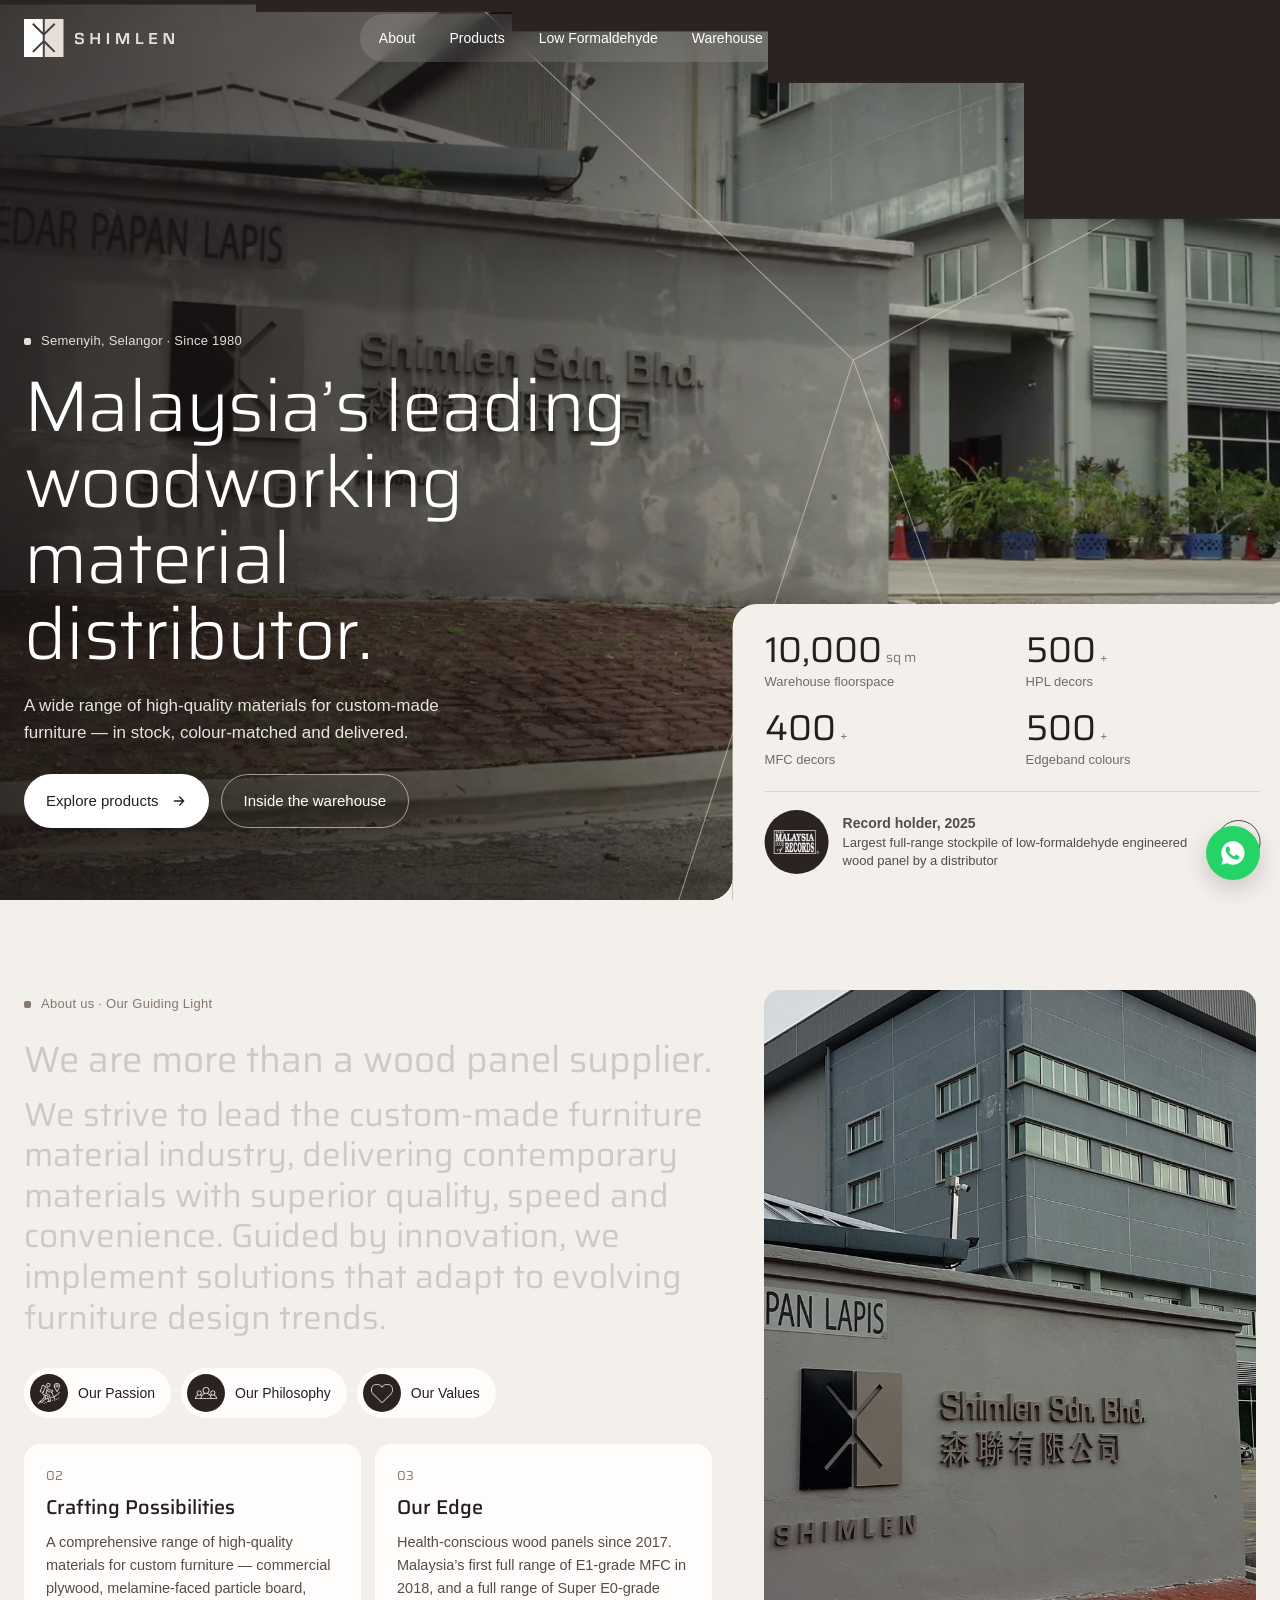
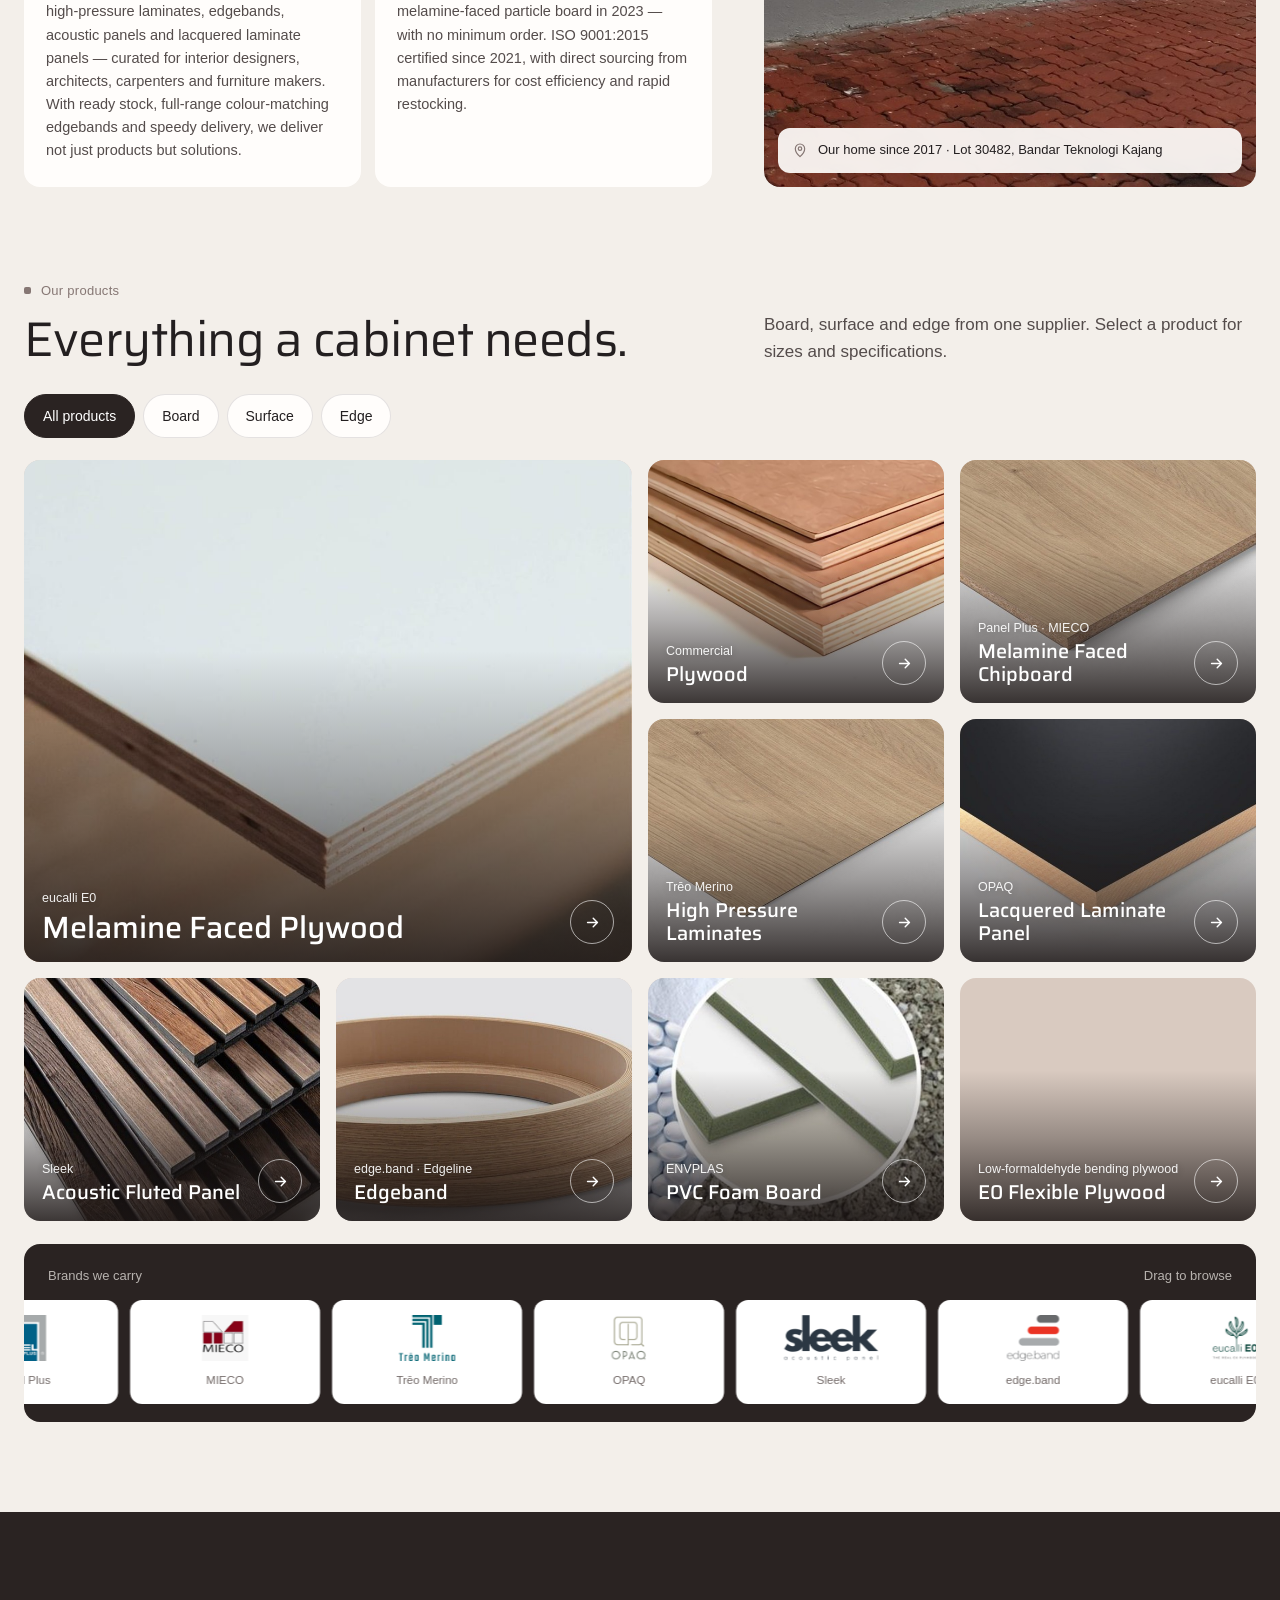
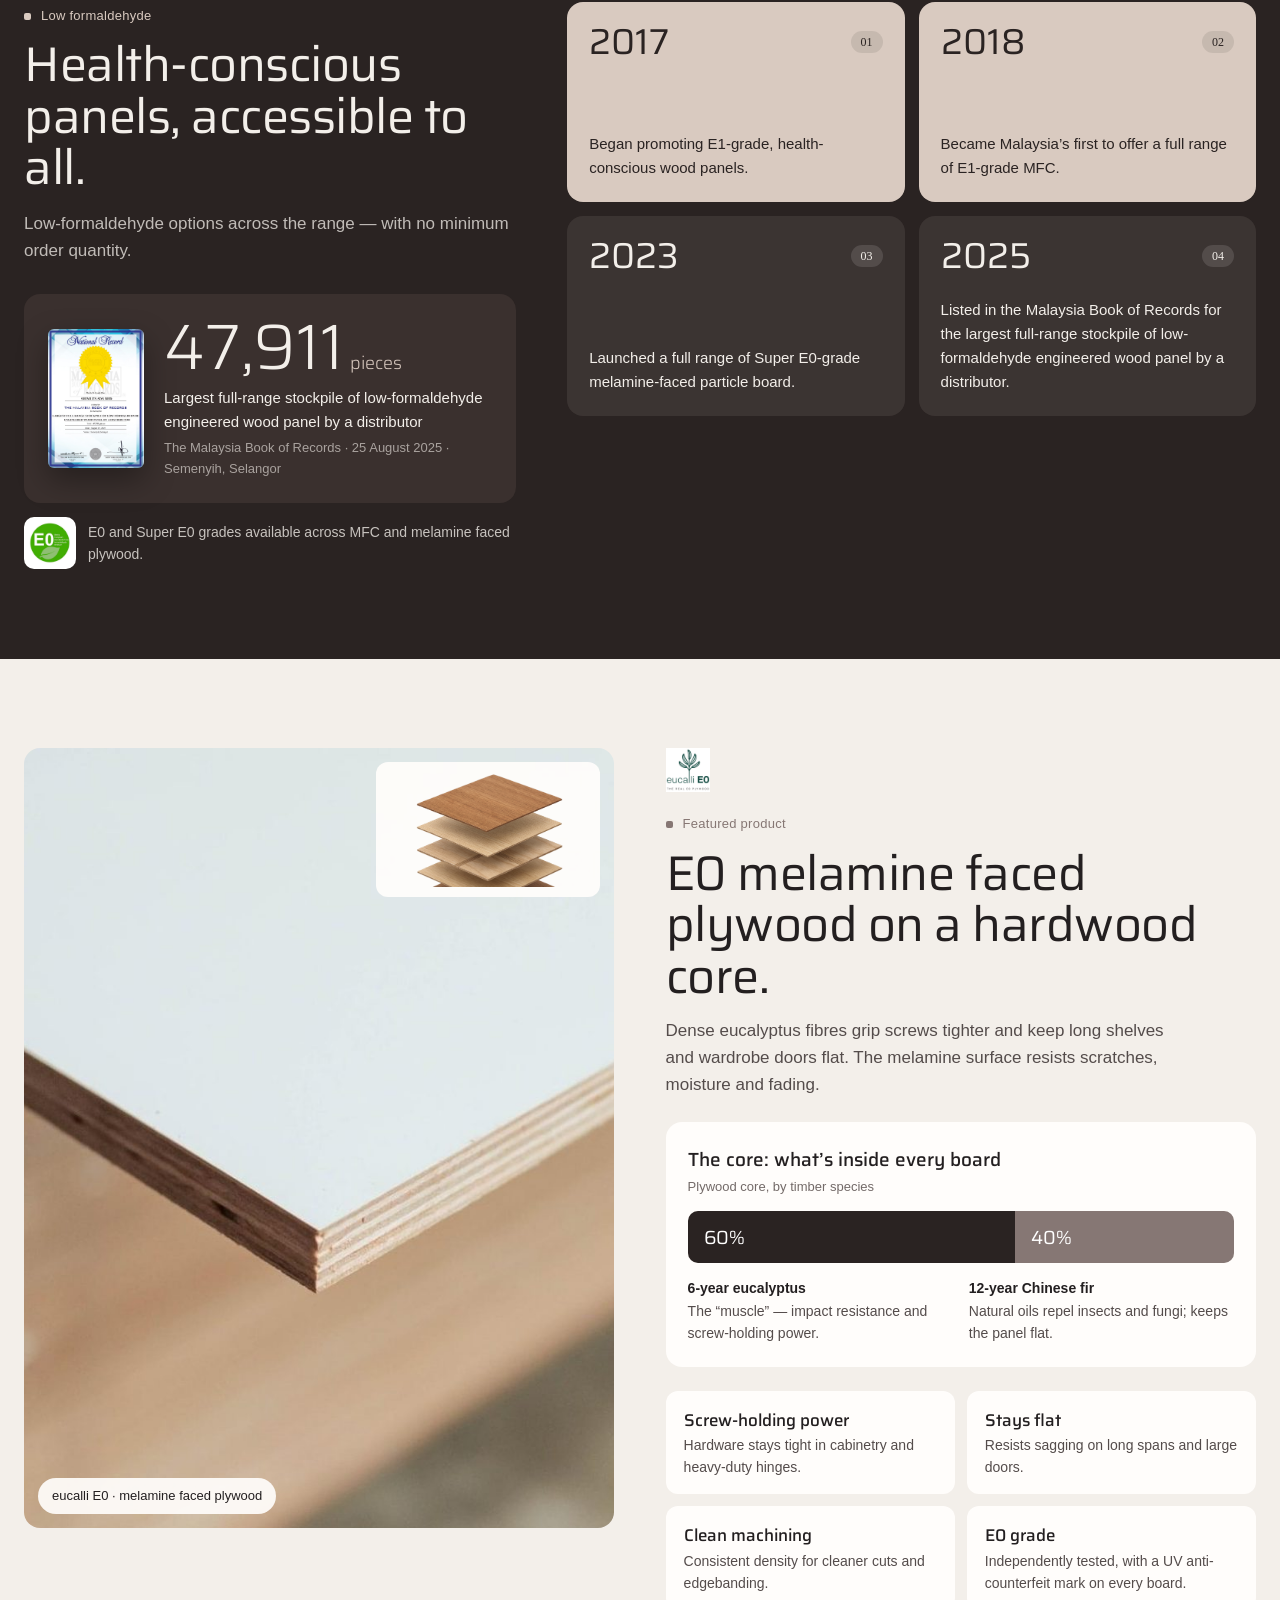
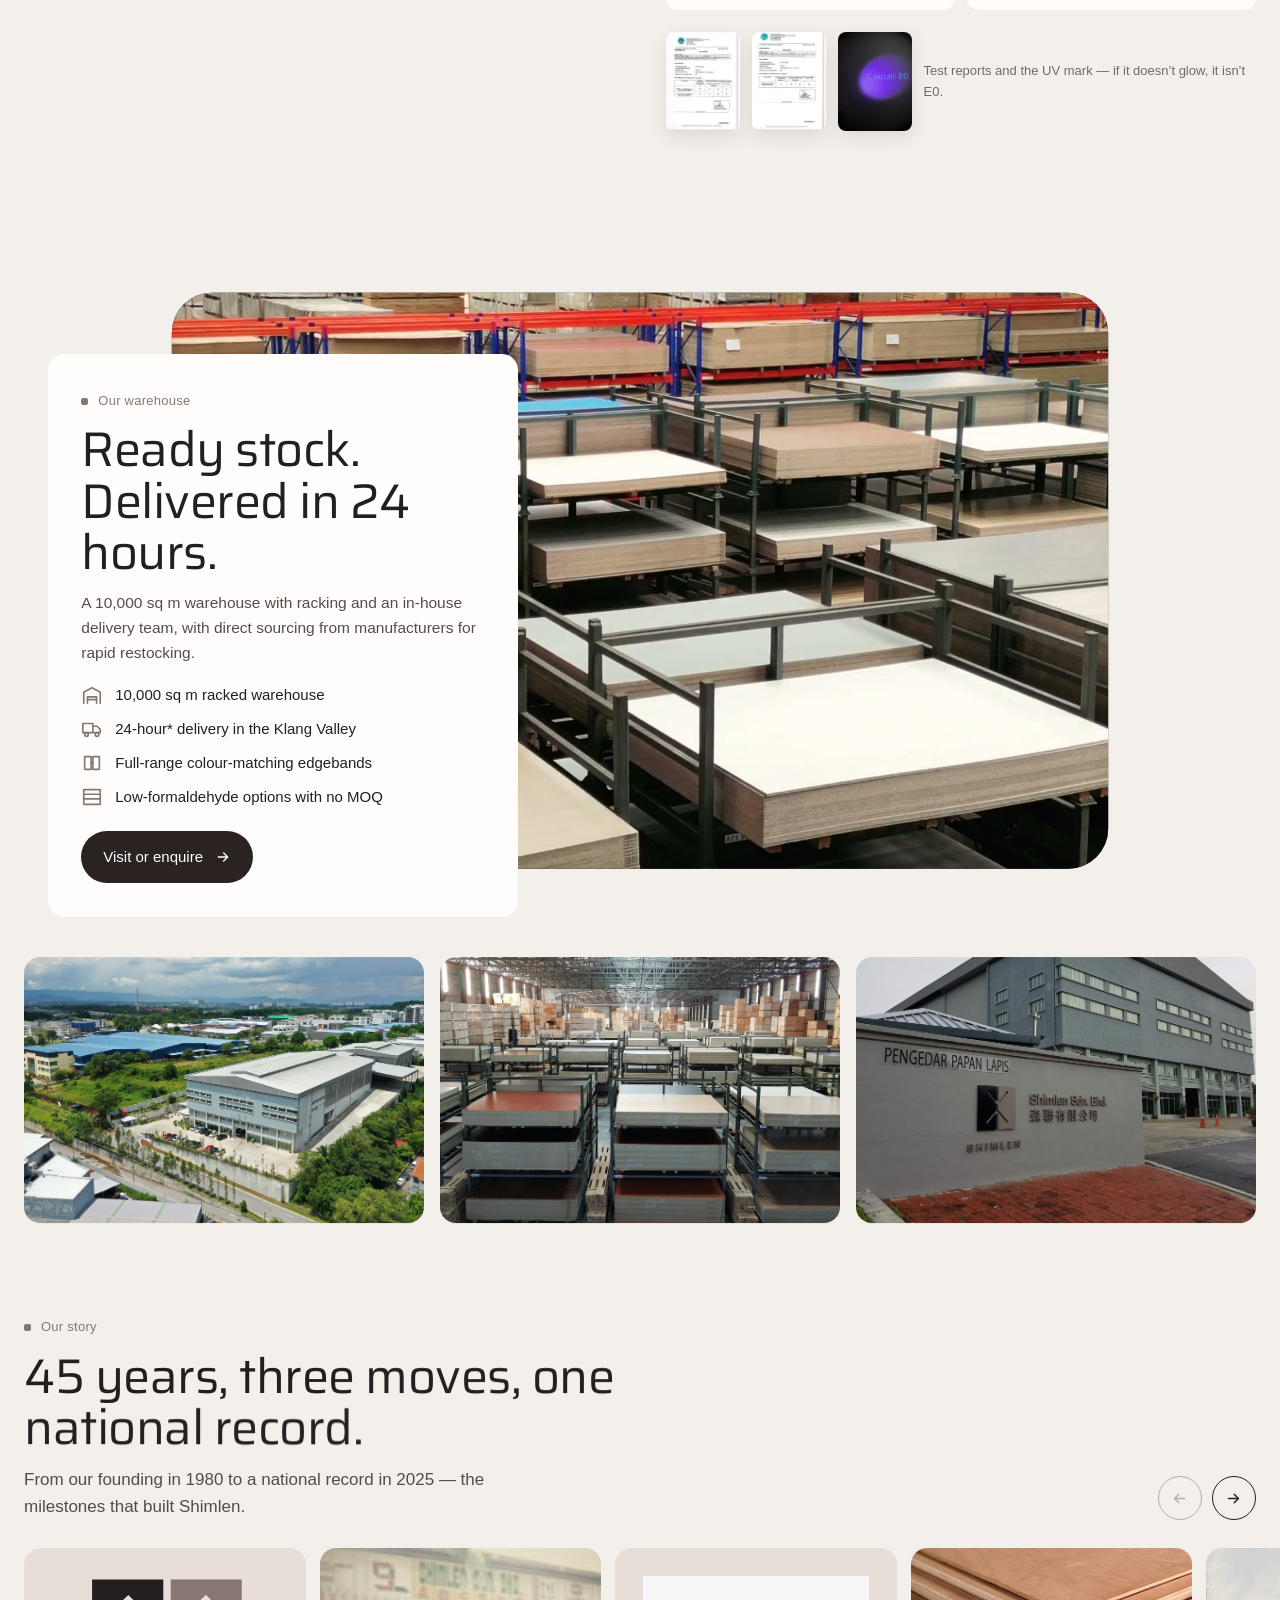
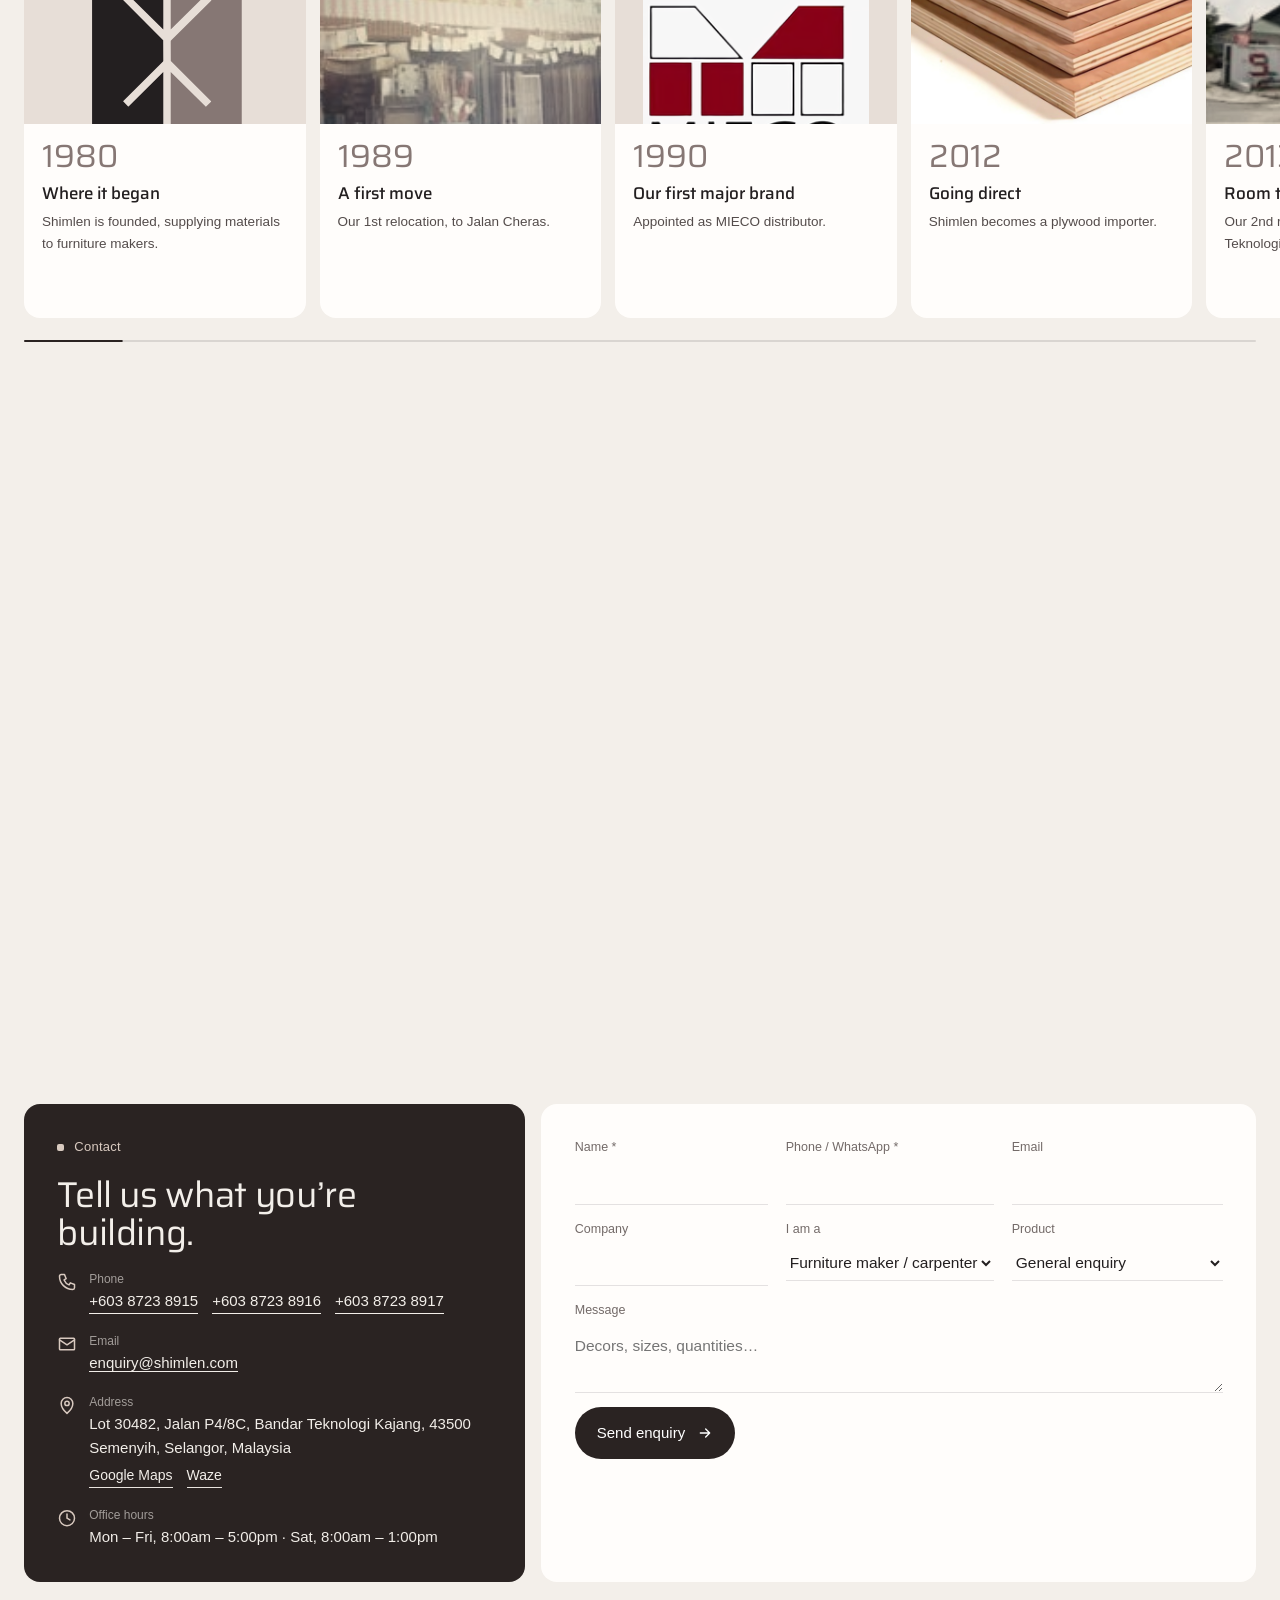
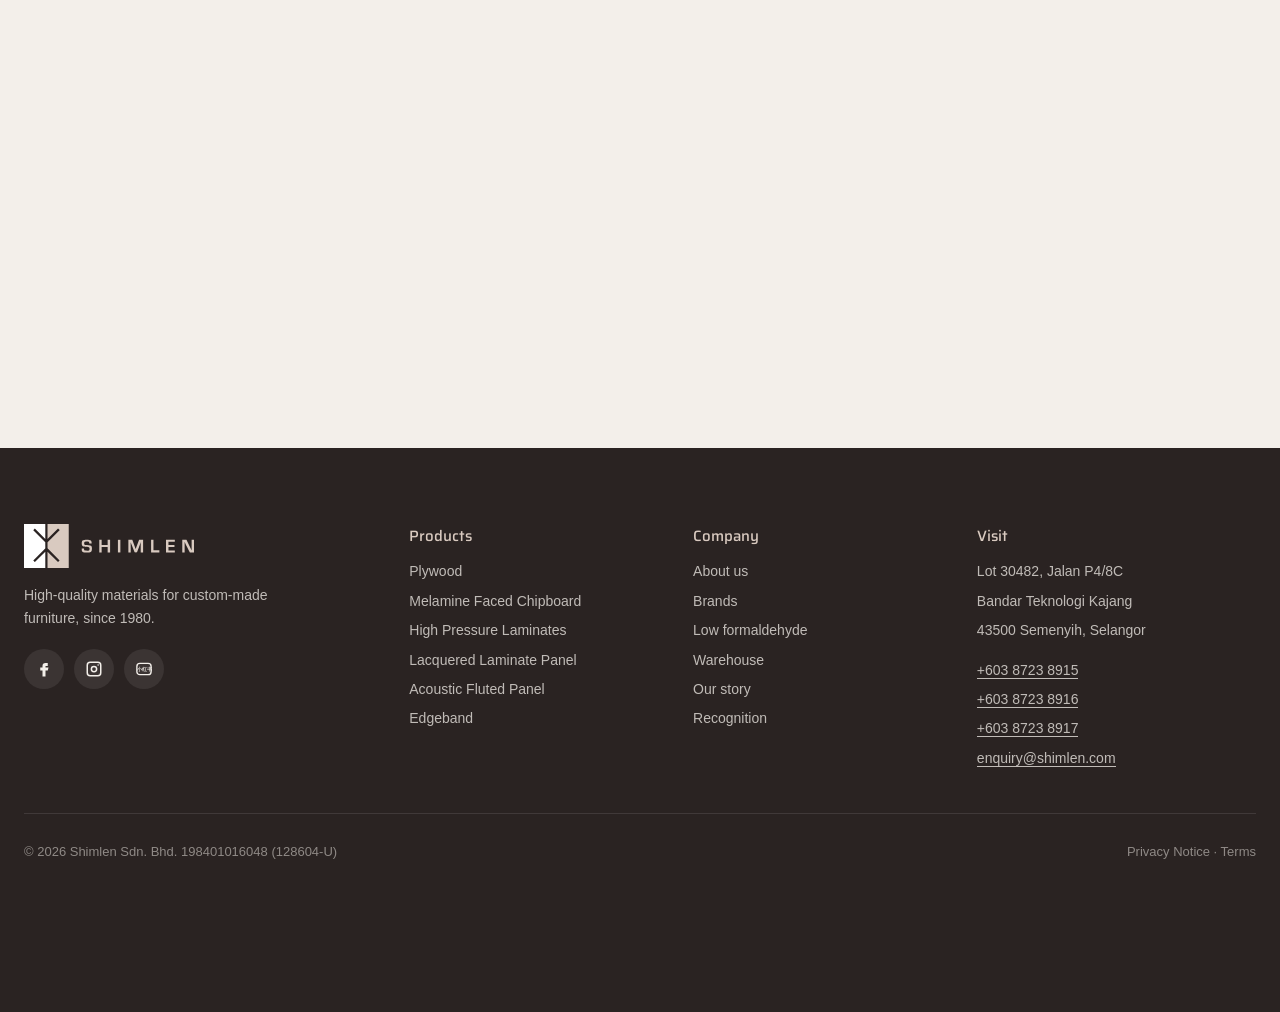
==== commit 61177f1f: "Spacing, contrast and SDR footage fixes across all 8 designs Co-Authored-By: Claude Opus 5.5 <norepl" ====
--- a/option-1/index.html
+++ b/option-1/index.html
@@ -10,7 +10,7 @@
 <link rel="stylesheet" href="../shared/motion.css">
 <style>
 /* Option 1 · Open: bright warm panels and deep walnut blocks, rounded cards, a statement that fills in as you read */
-:root{--bg:#F3EFEA;--fg:#231F20;--fg2:#544C4B;--mut:#8C8281;--line:rgba(35,31,32,.12);--acc:#867774;
+:root{--bg:#F3EFEA;--fg:#231F20;--fg2:#544C4B;--mut:#736A68;--line:rgba(35,31,32,.12);--acc:#867774;
   --deep:#2A2322;--deep2:#3A302E;--sand:#E7DED7;--card:#D9CAC0;--white:#FFFDFB;--r:16px;--hh:76px;--pad:clamp(64px,7vw,110px);
   --drawer-bg:#FFFDFB;--drawer-line:#E7DED7}
 body{font-family:"Helvetica Neue",Helvetica,Arial,sans-serif}
@@ -116,9 +116,9 @@
 .prod.feat{grid-column:span 2;grid-row:span 2}
 .prod img{position:absolute;inset:0;width:100%;height:100%;object-fit:cover;transition:transform 1.1s var(--ease)}
 .prod:hover img{transform:scale(1.05)}
-.prod::after{content:"";position:absolute;inset:0;background:linear-gradient(0deg,rgba(28,22,21,.78),rgba(28,22,21,0) 55%)}
+.prod::after{content:"";position:absolute;inset:0;background:linear-gradient(0deg,rgba(28,22,21,.86),rgba(28,22,21,.35) 34%,rgba(28,22,21,0) 62%)}
 .prod .tx{position:absolute;left:0;right:0;bottom:0;z-index:2;display:flex;justify-content:space-between;align-items:flex-end;gap:12px;padding:18px}
-.prod .b{font-size:12.5px;opacity:.85}
+.prod .b{font-size:12.5px;opacity:.92;text-shadow:0 1px 8px rgba(0,0,0,.35)}
 .prod h3{font-family:Saira;font-weight:500;font-size:20px;line-height:1.12;margin-top:2px}
 .prod.feat h3{font-size:clamp(26px,2.4vw,36px)}
 .prod .circ{color:#fff;border-color:rgba(255,255,255,.6)}
--- a/shared/base.css
+++ b/shared/base.css
@@ -1,7 +1,7 @@
 /* Shimlen v4: structure shared by the three styles. Colours, type and layout live in each style page,
    which sets the custom properties below. */
 @font-face{font-family:"Saira";src:url("../fonts/Saira.ttf") format("truetype");font-weight:100 900;font-stretch:75% 125%;font-display:swap}
-:root{--bg:#fff;--fg:#231F20;--fg2:#4A4445;--mut:#8A8384;--line:#E3DEDC;--acc:#867774;--panel:#F5F2F1;
+:root{--bg:#fff;--fg:#231F20;--fg2:#4A4445;--mut:#736A68;--line:#E3DEDC;--acc:#867774;--panel:#F5F2F1;
   --ease:cubic-bezier(.22,1,.36,1);--hh:76px;--r:0px;--wrap:min(1280px,calc(100vw - 48px))}
 *{box-sizing:border-box;margin:0;padding:0}
 html{scroll-behavior:smooth;scroll-padding-top:var(--hh);-webkit-text-size-adjust:100%}
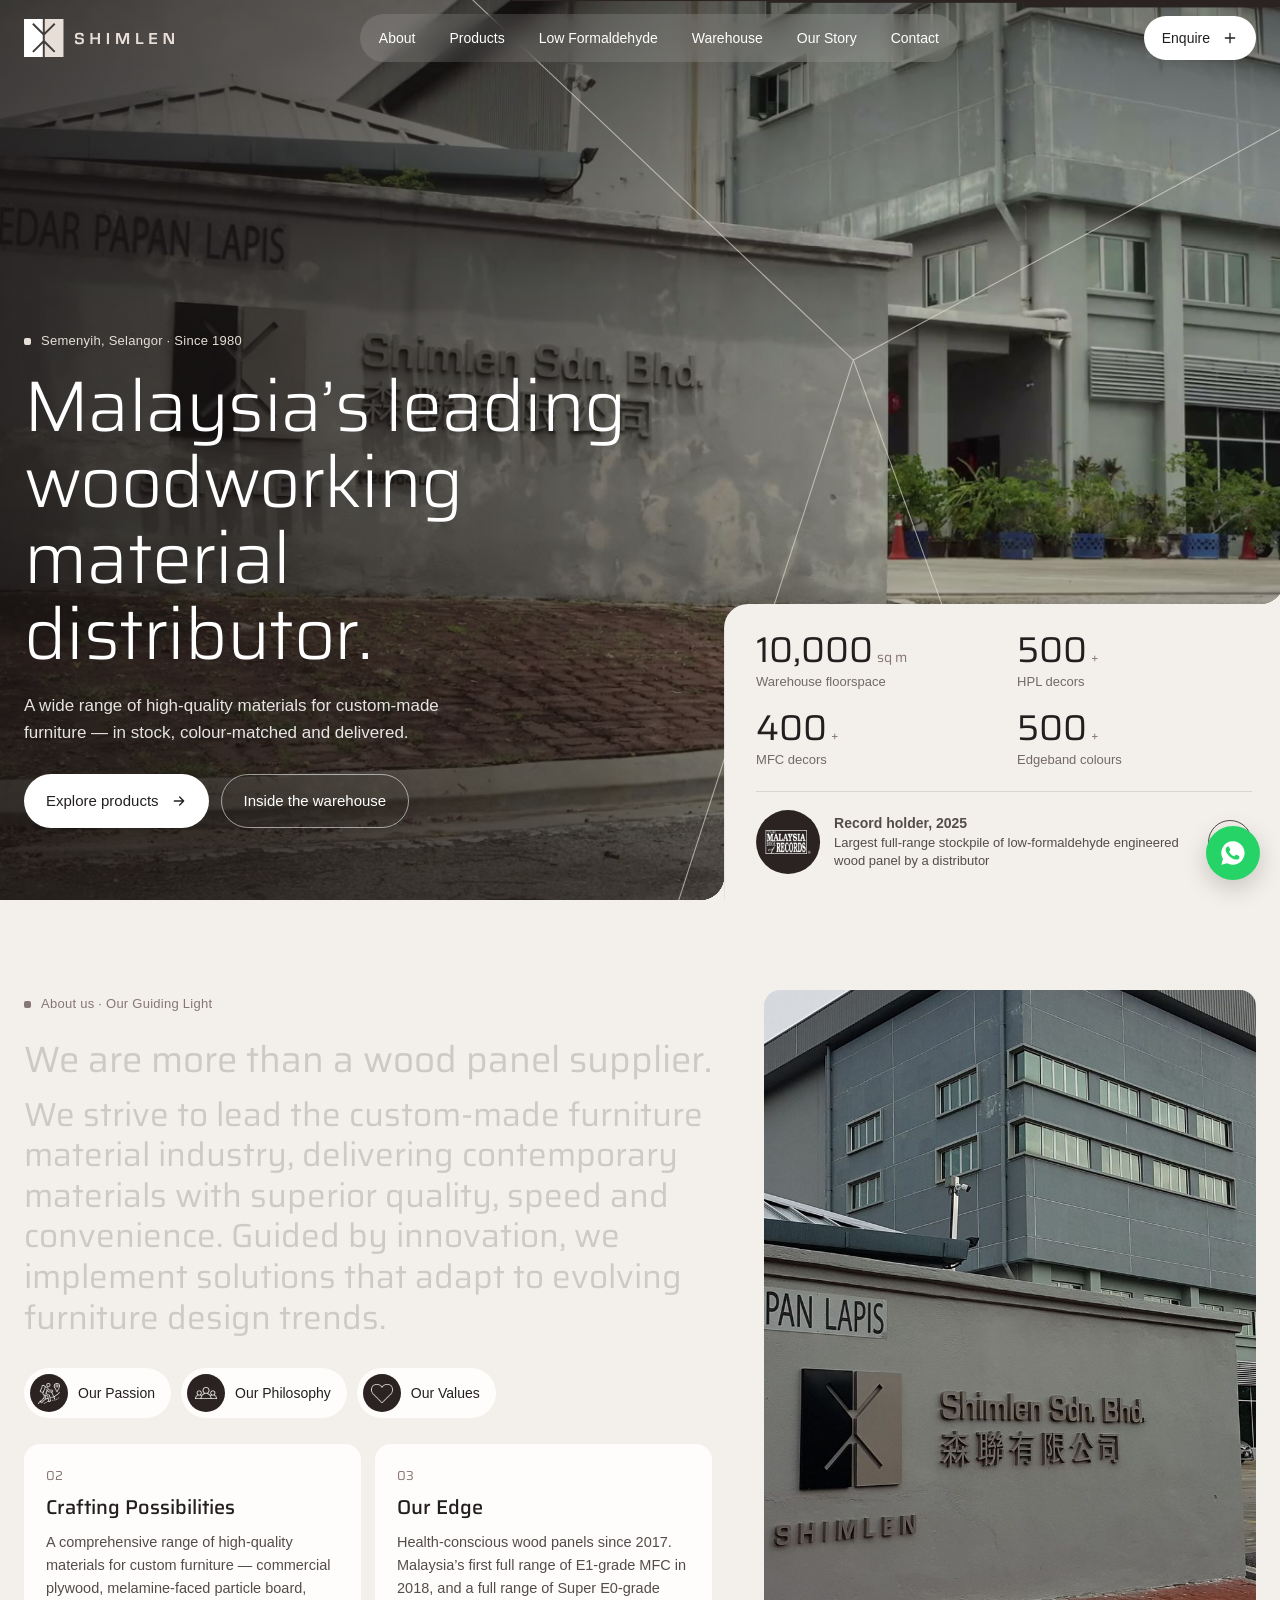
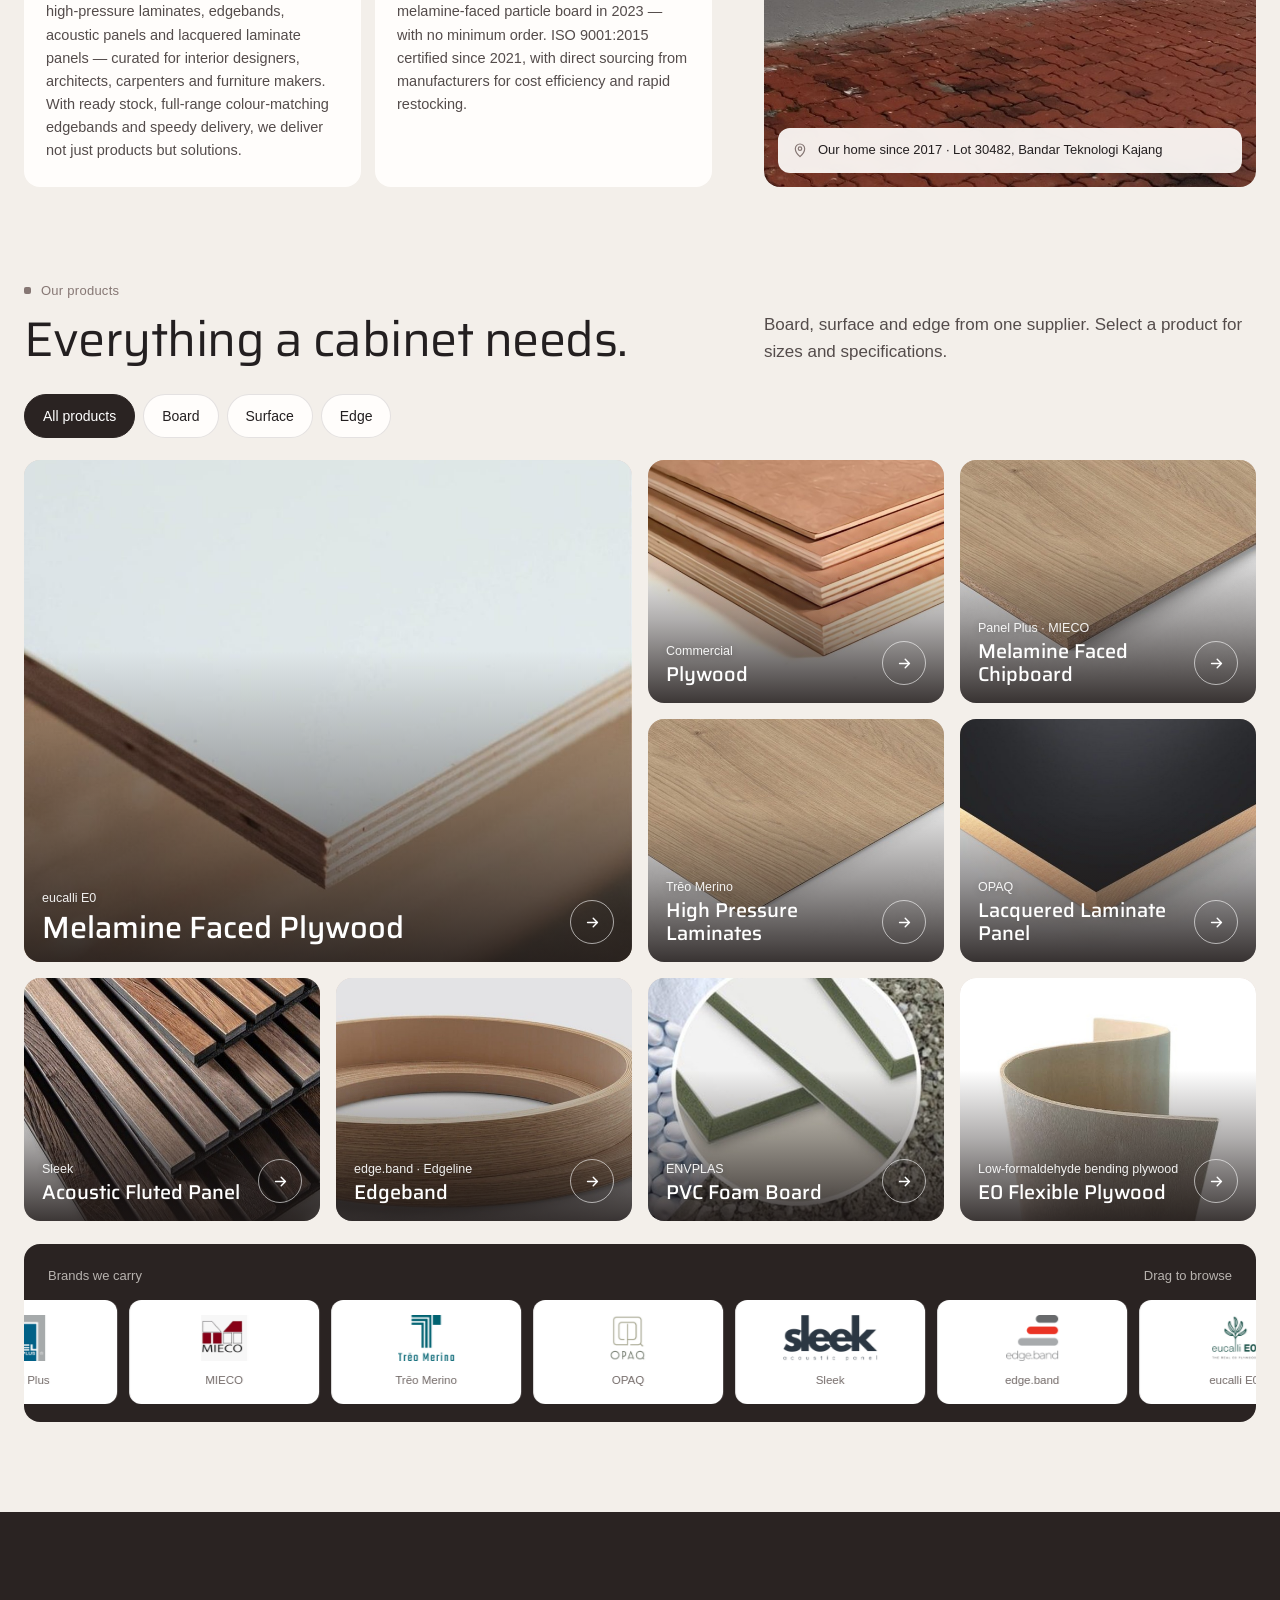
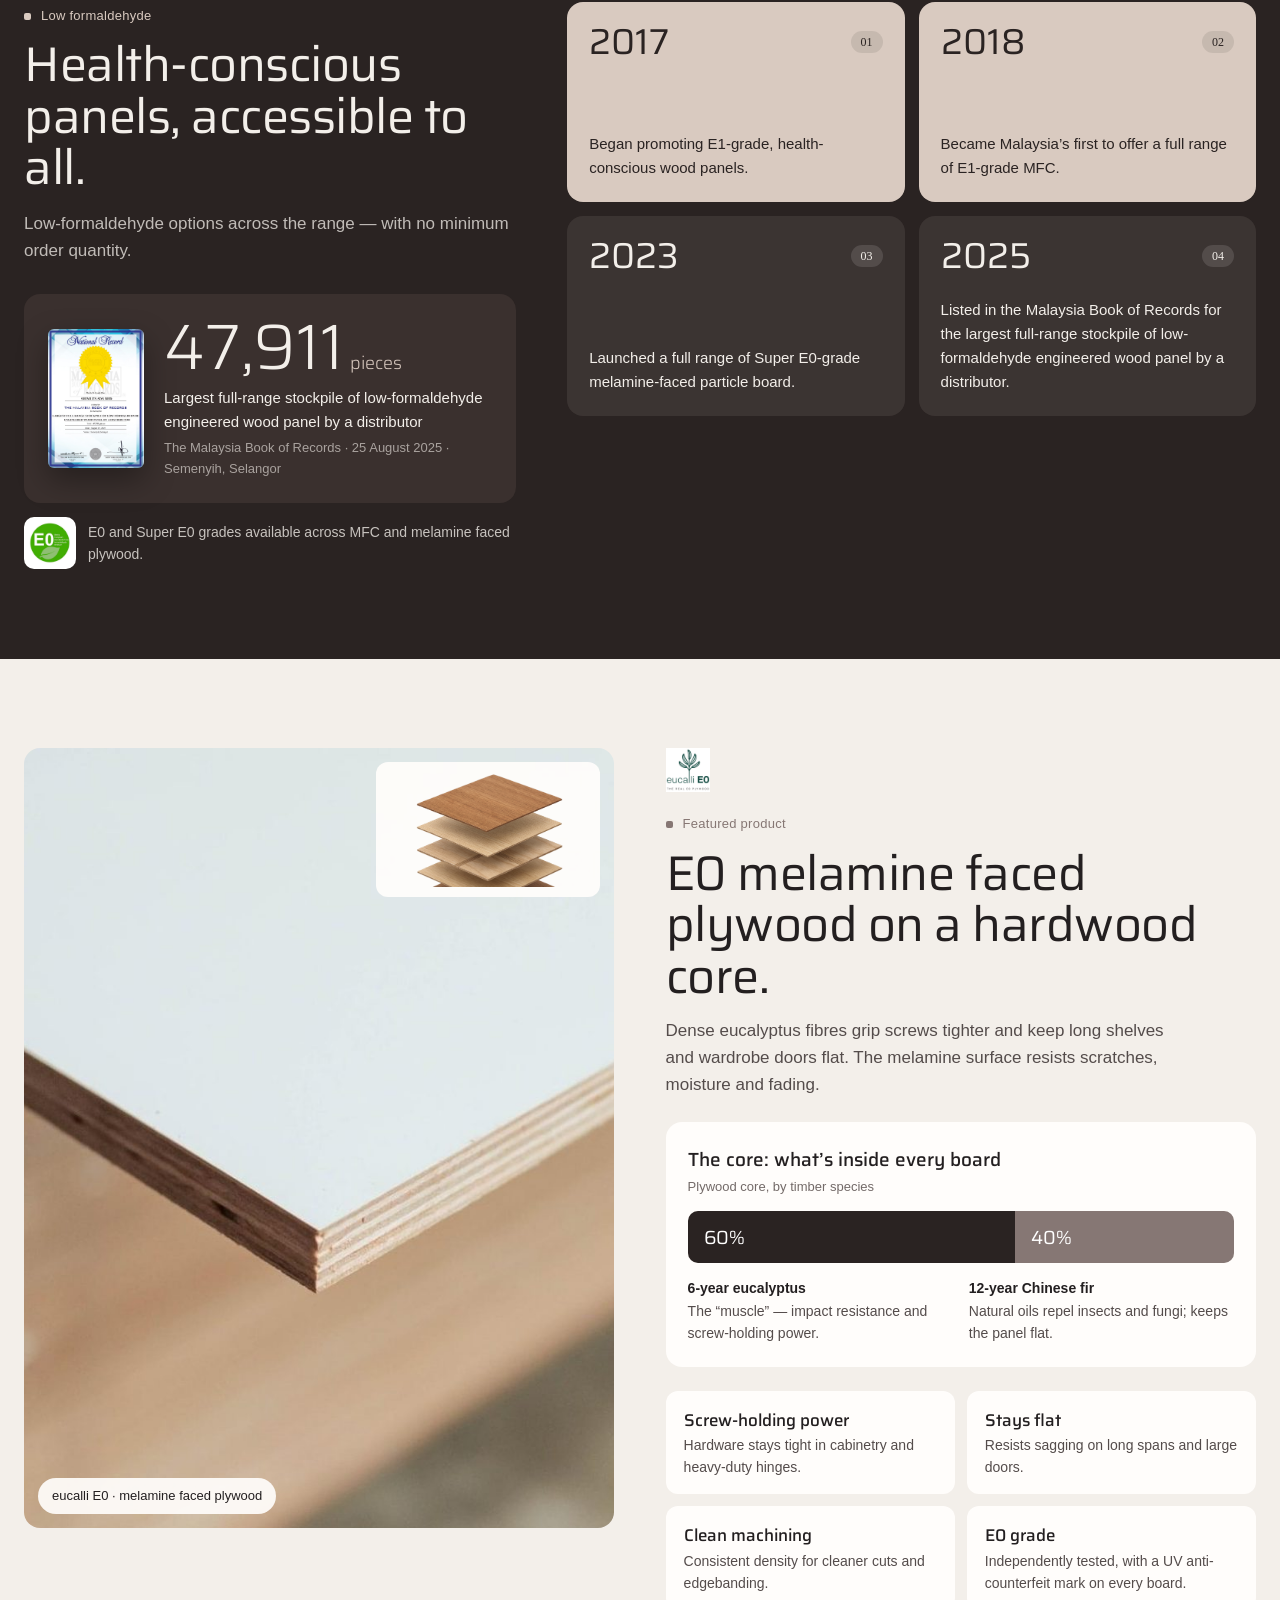
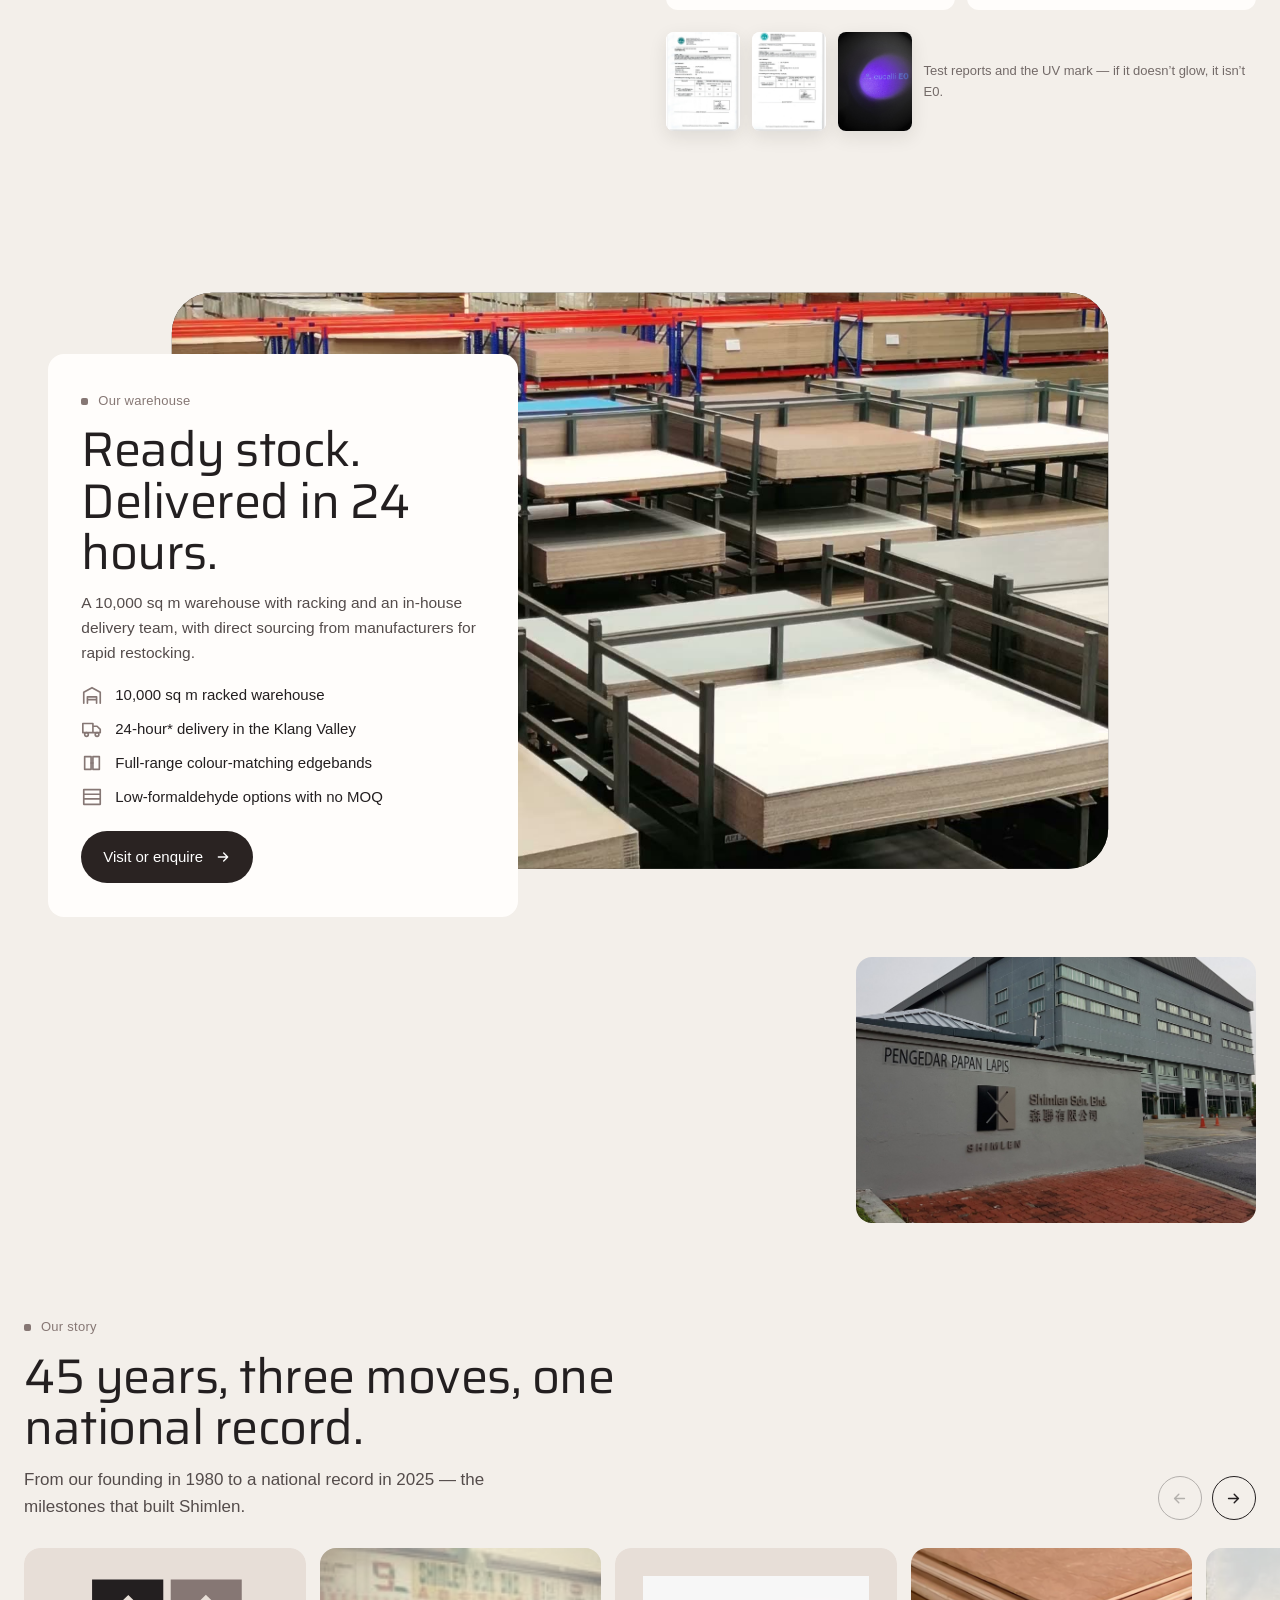
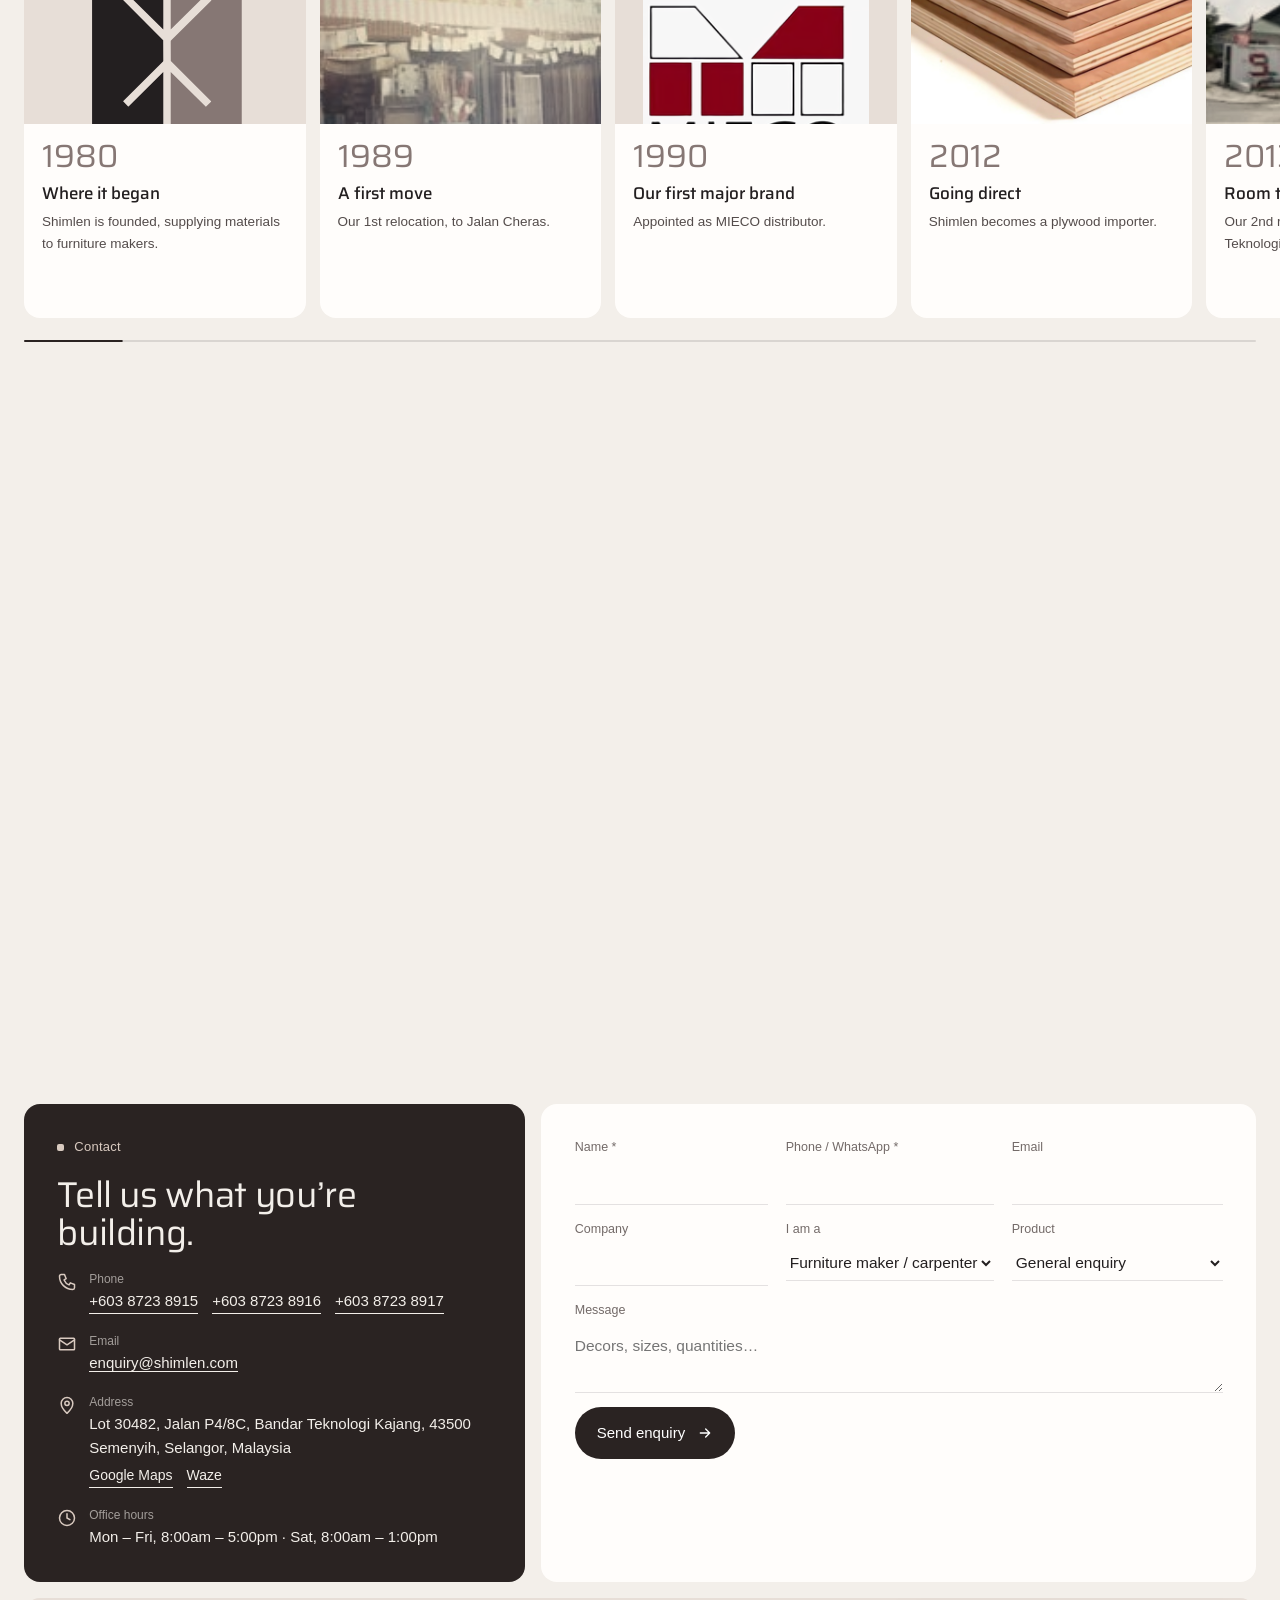
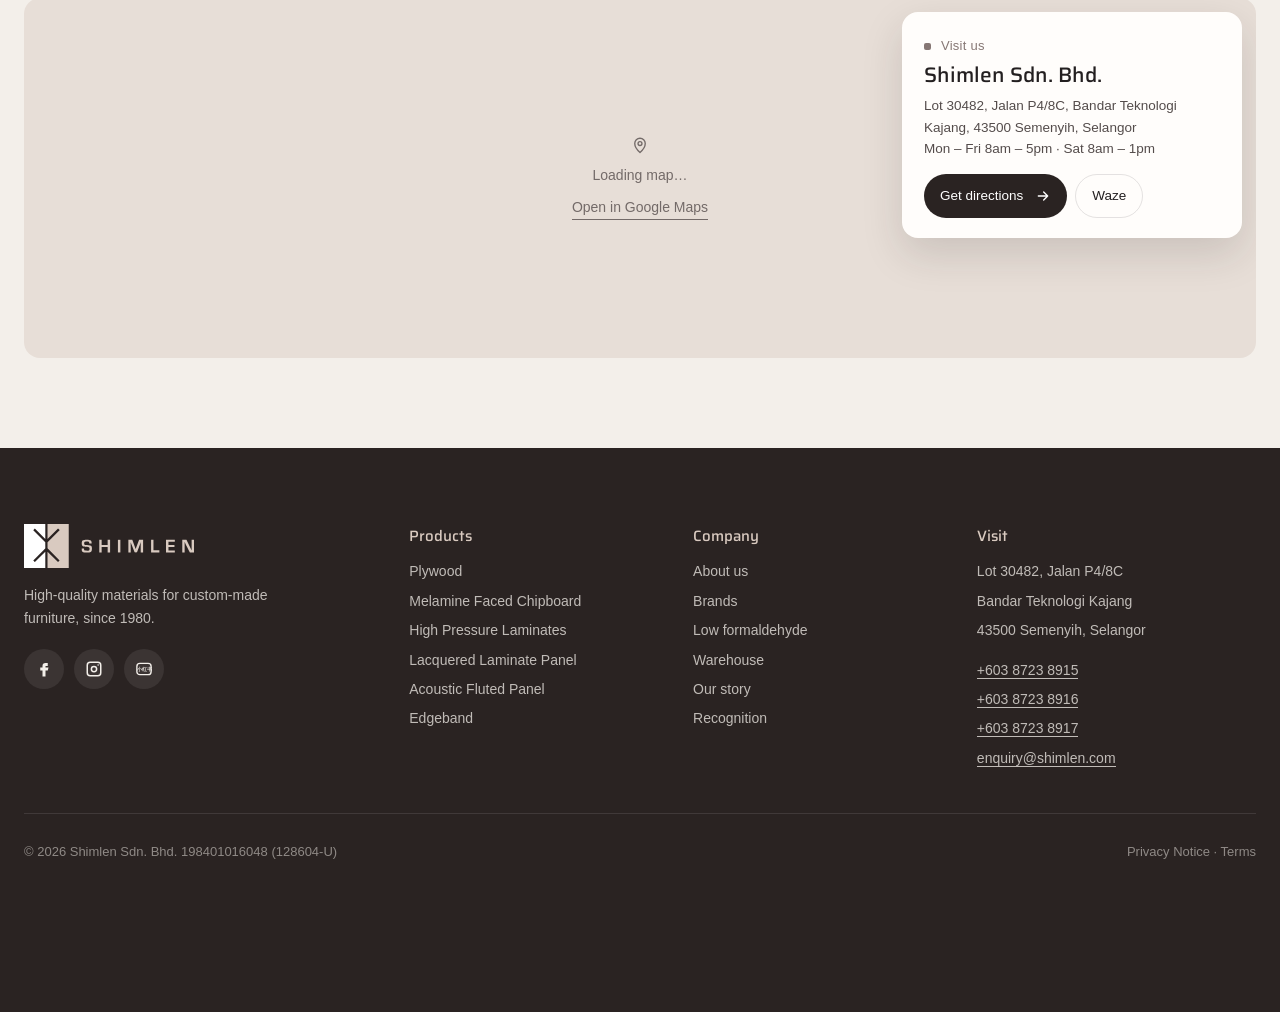
==== commit 52bcf60c: "Options page as vertical slides; new names; real warehouse in Chronicle - Options page rebuilt as fu" ====
--- a/option-1/index.html
+++ b/option-1/index.html
@@ -3,7 +3,7 @@
 <head>
 <meta charset="utf-8">
 <meta name="viewport" content="width=device-width, initial-scale=1, viewport-fit=cover">
-<title>Shimlen · Option 1 · Open</title>
+<title>Shimlen · Linen · Option 1</title>
 <meta name="description" content="High-quality materials for custom-made furniture: plywood, MFC, HPL, edgeband, acoustic and lacquered panels. 10,000 sq m warehouse in Semenyih, Selangor.">
 <link rel="icon" href="../img/logo-mark.svg">
 <link rel="stylesheet" href="../shared/base.css">
